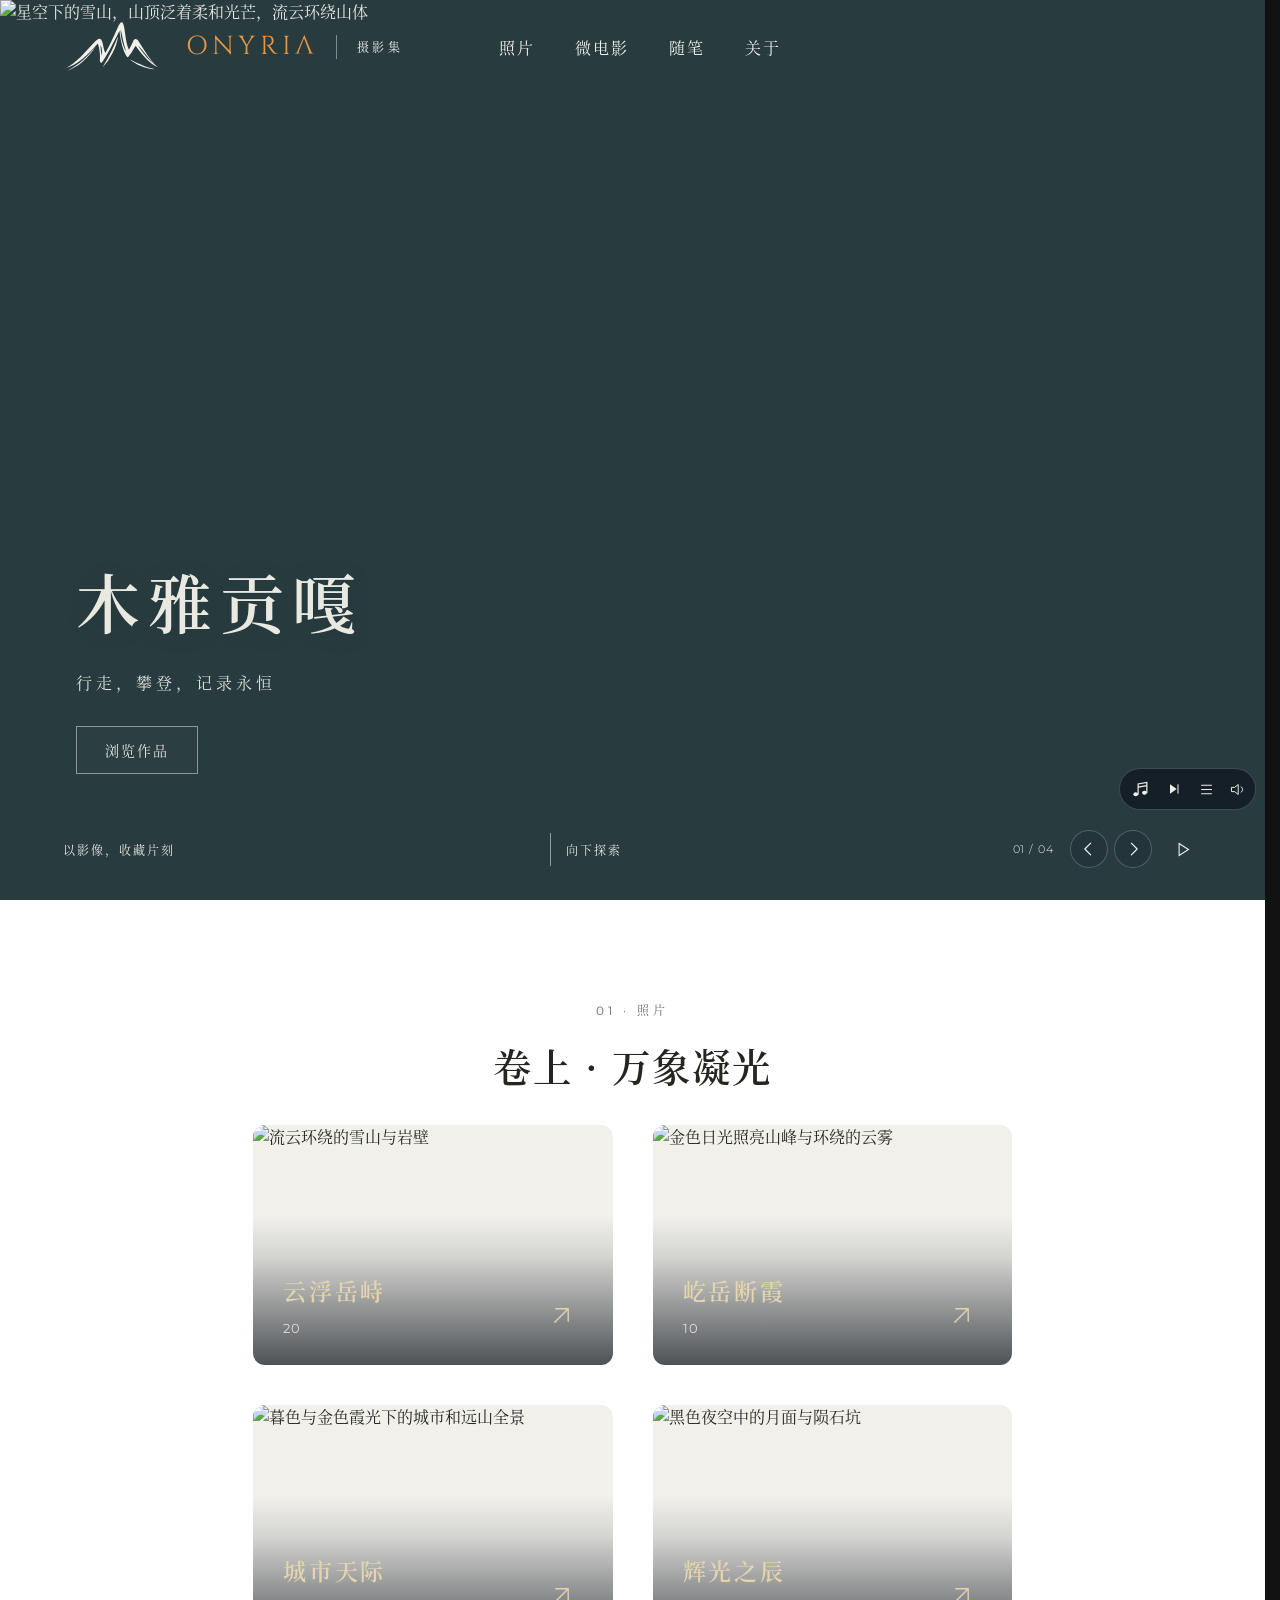
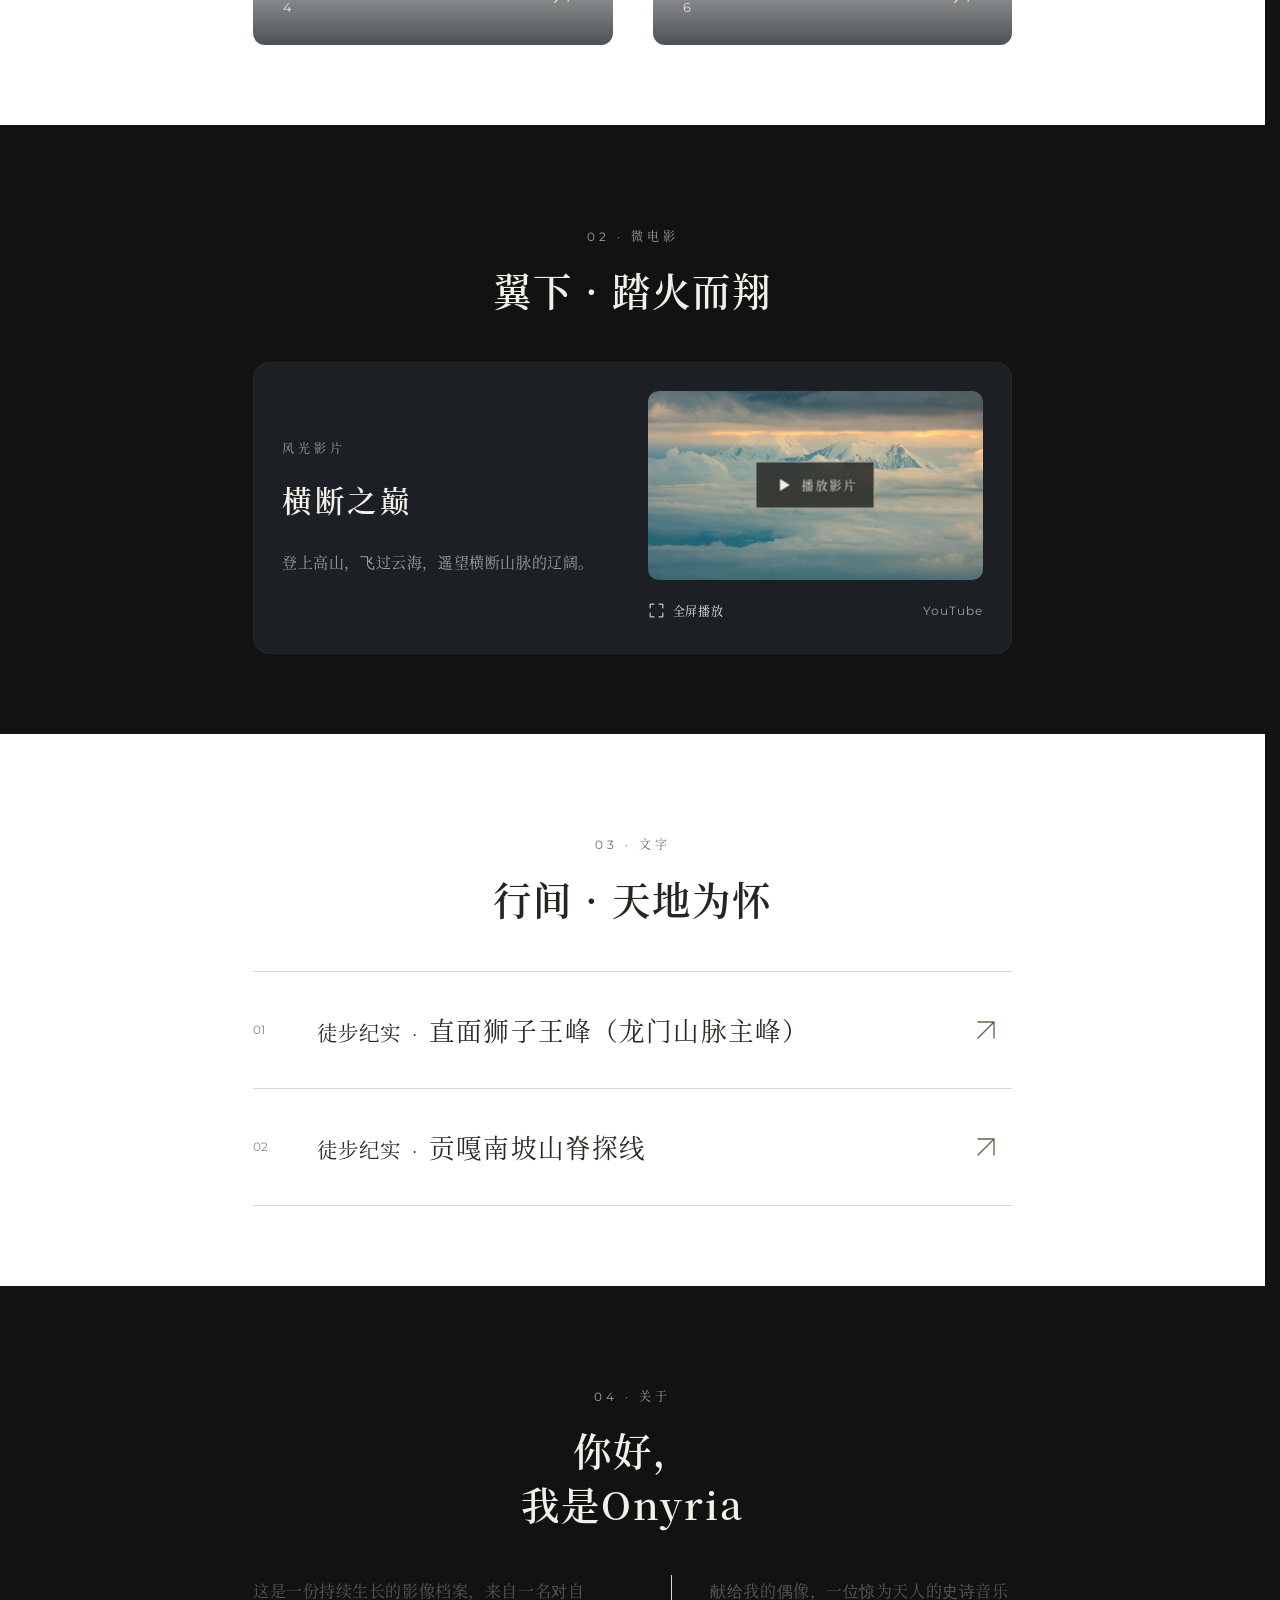
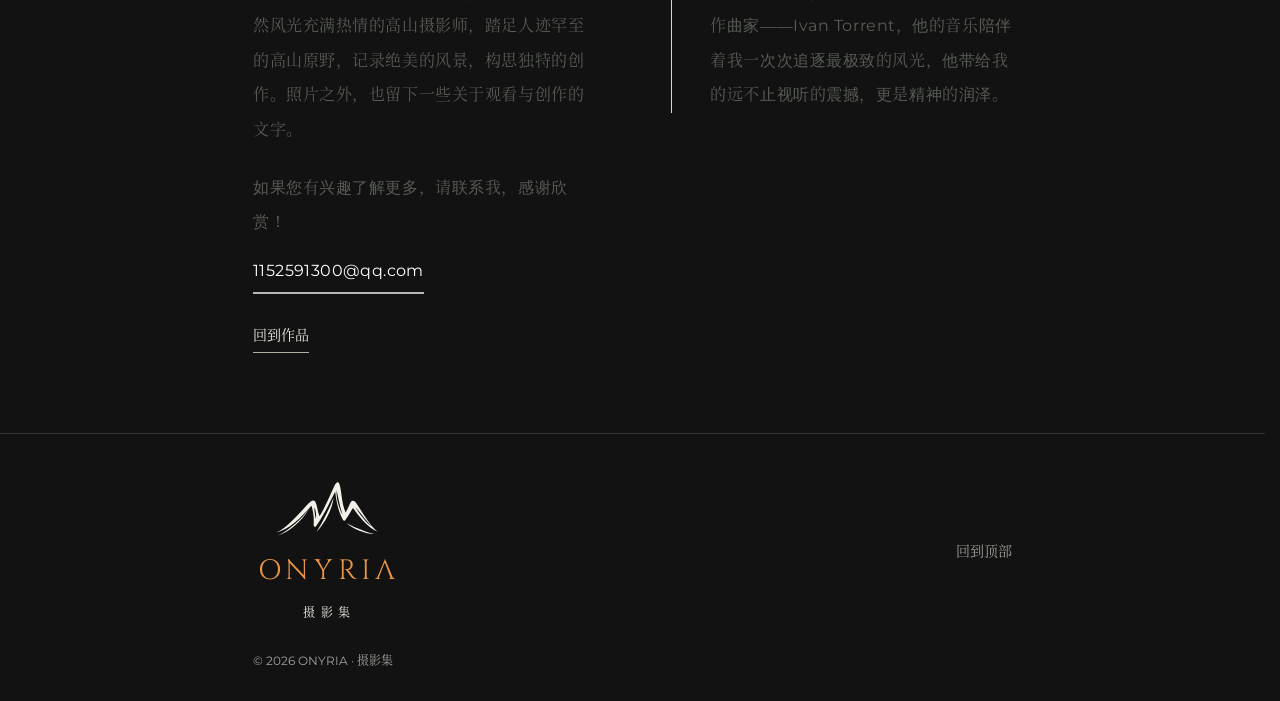
==== index.html @ 9c9755fe "Show film cover when paused and resume the existing YouTube player" ====
<!doctype html>
<html lang="zh-CN">
<head>
  <meta charset="UTF-8">
  <script>document.documentElement.classList.add("onyria-js");</script>
  <meta name="viewport" content="width=device-width, initial-scale=1">
  <meta name="theme-color" content="#111211">
  <meta name="description" content="Onyria 的个人摄影集。观看影像，阅读摄影随笔，记录光影之间的片刻。">
  <title>Onyria · 摄影集</title>
  <link rel="icon" type="image/svg+xml" href="assets/onyria-mountain.svg?v=20261012-gallery-edition">
  <link rel="preload" as="image" href="https://onyria-photography.smokymaple16.chatgpt.site/assets/cover-onyria-dsc00575-s-27k.jpg">
  <link rel="preload" as="font" type="font/woff2" href="assets/fonts/cinzel-regular.woff2" crossorigin>
  <link rel="preload" as="font" type="font/woff2" href="assets/fonts/source-han-serif-sc-regular-v2.woff2" crossorigin>
  <link rel="preload" as="font" type="font/woff2" href="assets/fonts/source-han-serif-sc-semibold-v2.woff2" crossorigin>
  <link rel="stylesheet" href="style.css?v=20261029-film-pause"><link rel="stylesheet" href="atelier.css?v=20261026-wheel-zoom">
</head>
<body>
  <a class="skip" href="#works">跳至作品</a>
  <header class="header" id="header">
    <div class="brand-lockup"><a class="brand-mountain" href="#home" aria-label="山峰标识，返回首页"><onyria-mountain aria-hidden="true"><svg class="onyria-mountain" viewBox="0 0 142 82" xmlns="http://www.w3.org/2000/svg" aria-hidden="true" focusable="false"><path fill="currentColor" fill-rule="evenodd" d="M3 72 C17 66 31 49 46 33 C49 30 52 27 55 30 C58 35 58 43 61 50 C68 39 75 22 81 9 C83 5 85 3 87 5 C91 14 90 31 96 45 C99 40 101 35 103 31 C105 28 108 29 110 32 C119 45 127 61 139 71 C125 65 113 49 106 39 C103 43 100 50 97 53 C95 57 94 57 92 54 C85 41 83 25 82 17 C74 33 64 53 56 64 C54 65 53 63 53 61 C54 53 52 41 50 36 C36 52 20 68 3 72 Z M84 15 C83 25 87 39 92 48 C88 36 86 24 84 15 Z M54 38 C54 44 55 49 56 54 C57 48 56 42 54 38 Z M109 38 C117 50 124 59 131 64 C122 54 115 44 109 38 Z"/><path fill="currentColor" d="M5 76 C23 67 36 54 47 40 C36 58 19 72 5 76 Z M57 71 C67 55 74 40 80 25 C78 41 68 60 57 71 Z M97 59 C107 64 119 70 135 74 C119 73 107 67 97 59 Z"/></svg></onyria-mountain></a><a class="brand" href="#home" aria-label="ONYRIA 摄影集首页"><onyria-logo variant="horizontal" wordmark-only aria-hidden="true"><span class="onyria-wordmark">ONYRI<span class="onyria-letter-a"><span class="onyria-a-source">A</span><svg viewBox="0 0 712 714" aria-hidden="true" focusable="false"><path transform="translate(0 714) scale(1 -1)" d="M359 714 655 6H570L339 619ZM144 73Q137 53 142 39Q147 25 158.5 17.5Q170 10 182 10H191V0H-10V10H-1Q22 10 46.5 24.5Q71 39 87 73ZM359 714 368 644 117 3H57L313 611Q313 611 318.5 623.5Q324 636 331.5 654Q339 672 344.5 689Q350 706 350 714ZM545 73H627Q642 39 667 24.5Q692 10 715 10H723V0H498V10H507Q526 10 541 26.5Q556 43 545 73Z" fill="currentColor"/></svg></span></span><span class="onyria-divider"></span><span class="onyria-subtitle">摄影集</span></onyria-logo></a></div>
    <nav aria-label="主导航"><a href="#works">照片</a><a href="#documentaries">微电影</a><a href="#journal">随笔</a><a href="#about">关于</a></nav>
  </header>
  <main>
    <section class="hero" id="home" aria-labelledby="hero-title">
      <img class="hero-image" src="https://onyria-photography.smokymaple16.chatgpt.site/assets/cover-onyria-dsc00575-s-27k.jpg" alt="星空下的雪山，山顶泛着柔和光芒，流云环绕山体" width="2704" height="1804" fetchpriority="high">
      <div class="hero-entry-shade" aria-hidden="true"></div>
      <div class="hero-copy"><h1 id="hero-title">木雅贡嘎</h1><p class="hero-line">行走，攀登，记录永恒</p><a class="hero-link" href="#works">浏览作品</a></div>
      <div class="hero-bottom"><span>以影像，收藏片刻</span><a href="#works" class="scroll-link"><span class="scroll-stroke" aria-hidden="true"></span>向下探索</a><div class="hero-controls" role="group" aria-label="首页封面切换">
        <span class="hero-number" id="hero-position" aria-label="当前封面序号">01 / 04</span>
        <button type="button" class="hero-control" id="hero-previous" aria-label="上一张首页封面"><svg width="20" height="20" viewBox="0 0 24 24" aria-hidden="true"><path d="m14 5-7 7 7 7" fill="none" stroke="currentColor" stroke-width="1.4" stroke-linecap="round" stroke-linejoin="round"/></svg></button>
        <button type="button" class="hero-control" id="hero-next" aria-label="下一张首页封面"><svg width="20" height="20" viewBox="0 0 24 24" aria-hidden="true"><path d="m10 5 7 7-7 7" fill="none" stroke="currentColor" stroke-width="1.4" stroke-linecap="round" stroke-linejoin="round"/></svg></button>
        <button type="button" class="hero-control hero-play" id="hero-play" aria-label="自动播放首页封面" aria-pressed="false"><svg class="hero-play-icon" width="15" height="15" viewBox="0 0 20 20" aria-hidden="true"><path d="m6 3 11 7-11 7Z" fill="none" stroke="currentColor" stroke-width="1.3"/></svg><svg class="hero-pause-icon" width="15" height="15" viewBox="0 0 20 20" aria-hidden="true"><path d="M7 3v14M13 3v14" stroke="currentColor" stroke-width="1.4"/></svg></button>
      </div></div>
      <p class="hero-status" id="hero-status" role="status" aria-live="polite"></p>
    </section>

    <div class="page-content" id="page-content">
    <section class="works section" id="works" aria-labelledby="works-title">
      <div class="works-toolbar">
      <div class="section-top works-heading"><div><p class="eyebrow muted">01 · 照片</p><h2 id="works-title">卷上 · 万象凝光</h2></div></div>
      </div>
      <div class="section-content" id="works-overview"><div class="category-covers" id="category-covers" aria-label="摄影分类封面"></div></div>

    </section>

    <section class="documentaries section" id="documentaries" aria-labelledby="documentaries-title">
      <div class="section-top"><div><p class="eyebrow muted">02 · 微电影</p><h2 id="documentaries-title">翼下 · 踏火而翔</h2></div></div>
      <div class="section-content" id="documentaries-content">
        <div class="documentary-list">
          <article class="documentary-card" data-youtube-id="_5phWoFoFzM" aria-labelledby="film-hengduan-title">
            <div class="documentary-intro"><p class="eyebrow muted">风光影片</p><h3 id="film-hengduan-title">横断之巅</h3><p class="documentary-description">登上高山，飞过云海，遥望横断山脉的辽阔。</p></div>
            <div class="documentary-view">
            <div class="documentary-media">
              <button type="button" class="documentary-poster" aria-label="在网页内播放《横断之巅》">
                <img src="assets/film-hengduan-cover.webp" alt="云海环绕雪峰，金色霞光穿过山顶的云层" width="2047" height="1152" loading="lazy" decoding="async">
                <span class="documentary-play"><svg width="28" height="28" viewBox="0 0 28 28" aria-hidden="true"><path d="m10 6 13 8-13 8Z" fill="currentColor"/></svg><span>播放影片</span></span>
              </button>
              <div class="documentary-player" hidden></div>
            </div>
            <div class="documentary-caption"><button type="button" class="documentary-fullscreen" aria-label="全屏播放《横断之巅》"><svg width="17" height="17" viewBox="0 0 24 24" fill="none" aria-hidden="true"><path d="M9 3H3v6m12-6h6v6M3 15v6h6m12-6v6h-6" stroke="currentColor" stroke-width="1.4"/></svg><span>全屏播放</span></button><a href="https://www.youtube.com/watch?v=_5phWoFoFzM" target="_blank" rel="noopener noreferrer" aria-label="在 YouTube 打开《横断之巅》">YouTube</a></div>
            <p class="film-status" role="status"></p></div>
          </article>
        </div>
      </div>
    </section>

    <section class="journal section" id="journal" aria-labelledby="journal-title">
      <div class="section-top"><div><p class="eyebrow muted">03 · 文字</p><h2 id="journal-title">行间 · 天地为怀</h2></div></div>
      <div class="section-content" id="journal-content">

          </div>
    </section>

    <section class="about section" id="about" aria-labelledby="about-title">
      <div class="section-top about-intro"><div><p class="eyebrow muted">04 · 关于</p><h2 id="about-title">你好，<br>我是Onyria</h2></div></div>
      <div class="section-content" id="about-content">
      <div class="about-copy"><p>这是一份持续生长的影像档案，来自一名对自然风光充满热情的高山摄影师，踏足人迹罕至的高山原野，记录绝美的风景，构思独特的创作。照片之外，也留下一些关于观看与创作的文字。</p><p class="about-contact">如果您有兴趣了解更多，请联系我，感谢欣赏！<br><a class="about-email" href="mailto:1152591300@qq.com">1152591300@qq.com</a></p><a class="text-link" href="#works">回到作品</a></div>
      <div class="about-dedication"><p>献给我的偶像，一位惊为天人的史诗音乐作曲家——Ivan Torrent，他的音乐陪伴着我一次次追逐最极致的风光，他带给我的远不止视听的震撼，更是精神的润泽。</p></div>
          </div>
    </section>
    </div>
  </main>
  <footer class="footer"><div class="footer-top"><a class="footer-brand" href="#home" aria-label="ONYRIA 摄影集首页"><onyria-logo variant="vertical" aria-hidden="true"><svg class="onyria-mountain" viewBox="0 0 142 82" xmlns="http://www.w3.org/2000/svg" aria-hidden="true" focusable="false"><path fill="currentColor" fill-rule="evenodd" d="M3 72 C17 66 31 49 46 33 C49 30 52 27 55 30 C58 35 58 43 61 50 C68 39 75 22 81 9 C83 5 85 3 87 5 C91 14 90 31 96 45 C99 40 101 35 103 31 C105 28 108 29 110 32 C119 45 127 61 139 71 C125 65 113 49 106 39 C103 43 100 50 97 53 C95 57 94 57 92 54 C85 41 83 25 82 17 C74 33 64 53 56 64 C54 65 53 63 53 61 C54 53 52 41 50 36 C36 52 20 68 3 72 Z M84 15 C83 25 87 39 92 48 C88 36 86 24 84 15 Z M54 38 C54 44 55 49 56 54 C57 48 56 42 54 38 Z M109 38 C117 50 124 59 131 64 C122 54 115 44 109 38 Z"/><path fill="currentColor" d="M5 76 C23 67 36 54 47 40 C36 58 19 72 5 76 Z M57 71 C67 55 74 40 80 25 C78 41 68 60 57 71 Z M97 59 C107 64 119 70 135 74 C119 73 107 67 97 59 Z"/></svg><span class="onyria-wordmark">ONYRI<span class="onyria-letter-a"><span class="onyria-a-source">A</span><svg viewBox="0 0 712 714" aria-hidden="true" focusable="false"><path transform="translate(0 714) scale(1 -1)" d="M359 714 655 6H570L339 619ZM144 73Q137 53 142 39Q147 25 158.5 17.5Q170 10 182 10H191V0H-10V10H-1Q22 10 46.5 24.5Q71 39 87 73ZM359 714 368 644 117 3H57L313 611Q313 611 318.5 623.5Q324 636 331.5 654Q339 672 344.5 689Q350 706 350 714ZM545 73H627Q642 39 667 24.5Q692 10 715 10H723V0H498V10H507Q526 10 541 26.5Q556 43 545 73Z" fill="currentColor"/></svg></span></span><span class="onyria-divider"></span><span class="onyria-subtitle">摄影集</span></onyria-logo></a><a href="#home">回到顶部</a></div><div class="footer-bottom"><span>© <span id="year">2026</span> ONYRIA · 摄影集</span></div></footer>

  <dialog id="lightbox" class="lightbox" aria-label="照片全屏查看">
    <div class="lightbox-bar"><span id="lightbox-position"></span><button type="button" class="icon-button" id="lightbox-close" aria-label="关闭照片"><svg width="22" height="22" viewBox="0 0 24 24" aria-hidden="true"><path d="m6 6 12 12M18 6 6 18" fill="none" stroke="currentColor" stroke-width="1.5"/></svg></button></div>
    <div class="lightbox-stage"><button type="button" class="photo-prev icon-button" id="photo-prev" aria-label="上一张照片"><svg width="24" height="24" viewBox="0 0 24 24" aria-hidden="true"><path d="m15 5-7 7 7 7" fill="none" stroke="currentColor" stroke-width="1.5"/></svg></button><div class="lightbox-image-viewport"><img id="lightbox-image" alt="" draggable="false" role="button" tabindex="0" aria-pressed="false" aria-label="放大照片至1.5倍"></div><button type="button" class="photo-next icon-button" id="photo-next" aria-label="下一张照片"><svg width="24" height="24" viewBox="0 0 24 24" aria-hidden="true"><path d="m9 5 7 7-7 7" fill="none" stroke="currentColor" stroke-width="1.5"/></svg></button></div>
    <div class="lightbox-caption"><div><h3 id="lightbox-title"></h3><p id="lightbox-category"></p></div><span class="keyboard-hint">方向键切换 · Esc 关闭</span></div>
  <div class="lightbox-filmstrip" id="lightbox-filmstrip" aria-label="照片缩略图"><div class="filmstrip-track" id="filmstrip-track" role="group"></div></div>
  </dialog>

  <dialog id="article-dialog" class="article-dialog" aria-modal="false" aria-labelledby="article-title"><div class="article-bar"><span>镜头之外</span><button type="button" class="icon-button" id="article-close" aria-label="关闭随笔"><svg width="22" height="22" viewBox="0 0 24 24" aria-hidden="true"><path d="m6 6 12 12M18 6 6 18" fill="none" stroke="currentColor" stroke-width="1.5"/></svg></button></div><article class="article-content"><p id="article-tag" class="eyebrow muted"></p><h2 id="article-title"></h2><div id="article-body"></div><p class="article-sign">Onyria</p></article></dialog>
  <script src="brand.js?v=20261012-gallery-edition"></script>
  <script src="content.js?v=20261028-gongga-extra"></script>
  <script src="page-lifecycle.js?v=20261012-continuous-audio"></script><script src="app.js?v=20261029-film-pause"></script>
  <script src="hero-slides.js?v=20261019-srgb-cover"></script>
  <script src="hero-carousel.js?v=20261012-continuous-audio"></script>
<audio id="background-music" src="https://onyria-photography.smokymaple16.chatgpt.site/assets/onyria-resilience.mp3" preload="none"></audio>
  <div class="music-control" role="group" aria-label="背景音乐">
    <span class="music-credit" id="music-credit" role="tooltip"><span>背景音乐</span><strong>Resilience</strong><span>Ivan Torrent · 专辑《Onyria》</span></span>
    <button type="button" id="music-toggle" class="music-toggle" aria-label="播放背景音乐" aria-describedby="music-credit" aria-pressed="false"><svg class="music-note" width="19" height="19" viewBox="0 0 24 24" aria-hidden="true"><path d="M9 18V5l11-2v13M9 9l11-2" fill="none" stroke="currentColor" stroke-width="1.5" stroke-linecap="round"/><ellipse cx="6" cy="18" rx="3" ry="2.5" fill="currentColor"/><ellipse cx="17" cy="16" rx="3" ry="2.5" fill="currentColor"/></svg><svg class="music-pause" width="19" height="19" viewBox="0 0 24 24" aria-hidden="true"><path d="M8 5v14M16 5v14" fill="none" stroke="currentColor" stroke-width="1.7" stroke-linecap="round"/></svg></button>
    <button type="button" id="music-next" class="music-next" aria-label="下一首背景音乐" aria-describedby="music-credit"><svg width="16" height="16" viewBox="0 0 24 24" aria-hidden="true"><path d="m6 5 10 7-10 7Z" fill="currentColor"/><path d="M18 5v14" stroke="currentColor" stroke-width="1.5"/></svg></button>
    <button type="button" id="music-menu" class="music-menu" aria-label="打开音乐卡片" aria-controls="music-card" aria-expanded="false"><svg width="17" height="17" viewBox="0 0 24 24" aria-hidden="true"><path d="M5 6h14M5 12h14M5 18h14" fill="none" stroke="currentColor" stroke-width="1.5" stroke-linecap="round"/></svg></button>
    <details class="music-options"><summary aria-label="调整背景音乐音量" aria-describedby="music-credit"><svg width="17" height="17" viewBox="0 0 24 24" aria-hidden="true"><path d="M4 9h4l5-4v14l-5-4H4ZM17 8c3 2 3 6 0 8" fill="none" stroke="currentColor" stroke-width="1.4" stroke-linecap="round" stroke-linejoin="round"/></svg></summary><div class="music-volume-panel"><label for="music-volume">音量 <span id="music-volume-value">25%</span></label><input id="music-volume" type="range" min="0" max="100" step="1" value="25" aria-label="背景音乐音量"></div></details>
    <section id="music-card" class="music-card" role="dialog" aria-label="背景音乐详细信息" aria-modal="false" hidden>
      <div class="music-card-top"><span>背景音乐 · <span id="music-card-number">01 / 02</span></span><button type="button" id="music-card-close" class="music-card-close" aria-label="关闭音乐卡片"><svg width="16" height="16" viewBox="0 0 24 24" aria-hidden="true"><path d="m6 6 12 12M18 6 6 18" fill="none" stroke="currentColor" stroke-width="1.5" stroke-linecap="round"/></svg></button></div>
      <h2 id="music-card-title">Resilience</h2>
      <dl class="music-card-details"><dt>作曲家</dt><dd id="music-card-artist">Ivan Torrent</dd><dt>专辑</dt><dd id="music-card-album">Onyria</dd></dl>
      <label class="music-progress-label" for="music-progress">播放进度</label><input id="music-progress" class="music-progress" type="range" min="0" max="1000" step="1" value="0" aria-label="音乐播放进度" disabled>
      <div class="music-card-times"><span id="music-elapsed">00:00</span><span id="music-duration">--:--</span></div>
      <div class="music-card-actions"><button type="button" id="music-card-play" aria-label="播放背景音乐" aria-pressed="false">播放</button><button type="button" id="music-card-next">下一首</button></div>
      <p id="music-card-status" class="music-card-status" role="status" aria-live="polite"></p>
    </section>
  </div>
  <script src="background-music.js?v=20261023-manual-play"></script>
<script src="site-navigation.js?v=20261013-covers-restored"></script>
</body>
</html>
---- style.css ----
:root{color-scheme:dark;--bg:#111211;--surface:#191a18;--text:#e9e9e2;--muted:#a1a39d;--line:#32342f;--accent:#c8d0b8;font-family:Arial,"PingFang SC","Microsoft YaHei",sans-serif;font-size:16px}*{box-sizing:border-box}html{scroll-behavior:smooth;scroll-padding-top:90px}body{margin:0;background:var(--bg);color:var(--text);-webkit-font-smoothing:antialiased}a{color:inherit;text-decoration:none}button{font:inherit;color:inherit;cursor:pointer}button,a{-webkit-tap-highlight-color:transparent}button:focus-visible,a:focus-visible,summary:focus-visible{outline:2px solid var(--accent);outline-offset:6px}button{border:0}img{display:block;max-width:100%}h1,h2,h3,p{margin:0}button:disabled{opacity:.25;cursor:default}::selection{background:#aab997;color:#111}.skip{position:fixed;z-index:100;top:-100px;left:20px;padding:12px 20px;background:var(--text);color:var(--bg)}.skip:focus{top:15px}.header{position:fixed;inset:0 0 auto;z-index:20;height:94px;display:flex;align-items:center;justify-content:space-between;padding:0 5%;transition:background .25s,height .25s;border-bottom:1px solid #ffffff18}.header.scrolled{height:76px;background:#111211f5;border-color:var(--line)}.brand{display:flex;align-items:center;gap:12px;font-family:Georgia,"Times New Roman",serif;font-size:27px;letter-spacing:-1px}.brand-sub{font-family:Arial,"Microsoft YaHei",sans-serif;font-size:12px;letter-spacing:3px;margin-left:12px;padding-left:18px;border-left:1px solid #ffffff45}.header nav{display:flex;gap:38px;font-size:14px;letter-spacing:2px}.header nav a{padding:10px 0}.header nav a:hover{color:#ccd7be}.hero{position:relative;min-height:780px;height:100svh;isolation:isolate;background:#283c40;overflow:hidden}.hero-image{position:absolute;width:100%;height:100%;object-fit:cover;object-position:center 52%;z-index:-3}.hero-copy{position:absolute;left:9%;bottom:23%;max-width:80%}.eyebrow{font-size:12px;letter-spacing:4px;line-height:1.8}.hero-copy .eyebrow{margin-bottom:32px}.hero h1{font-family:"Songti SC","Noto Serif CJK SC","SimSun",serif;font-weight:400;font-size:clamp(46px,5.1vw,78px);letter-spacing:10px;line-height:1.3;text-shadow:0 2px 30px #0002}.hero h1 span{display:block;font-family:Georgia,"Times New Roman",serif;font-size:clamp(80px,10.5vw,158px);letter-spacing:-5px;line-height:1.02;margin-top:12px}.hero-line{font-size:16px;letter-spacing:4px;margin-top:28px;color:#e1e4db}.hero-link{display:inline-block;padding:13px 28px;border:1px solid #ffffff75;font-size:14px;letter-spacing:2px;margin-top:32px;background:#ffffff04;transition:background .2s}.hero-link:hover{background:#ffffff18}.hero-bottom{position:absolute;left:5%;right:5%;bottom:32px;display:flex;align-items:center;justify-content:space-between;font-size:12px;letter-spacing:2px}.scroll-link{display:flex;align-items:center;gap:15px}.scroll-stroke{width:1px;height:33px;background:#e9e9e290}.hero-number{font-variant-numeric:tabular-nums}.section{padding:110px 7% 0;max-width:1680px;margin:auto}.section-top{display:flex;align-items:flex-end;justify-content:space-between;gap:30px;margin-bottom:44px}.muted{color:var(--muted)}h2{font-family:"Songti SC","SimSun",serif;font-weight:400;font-size:clamp(28px,3vw,43px);line-height:1.45;letter-spacing:2px}.section-top h2{margin-top:16px}.section-aside{font-size:14px;line-height:1.8;color:var(--muted);letter-spacing:1px}.gallery-tools{display:flex;align-items:center;justify-content:space-between;margin-bottom:38px;border-top:1px solid var(--line);padding-top:24px;font-size:12px;color:var(--muted)}.filters{display:flex;gap:30px}.filter{padding:6px 0;background:transparent;color:var(--muted);font-size:14px;line-height:1.6;position:relative}.filter.active{color:var(--text)}.filter.active:after{content:"";position:absolute;bottom:-5px;left:0;right:0;height:1px;background:var(--accent)}.gallery{display:grid;grid-template-columns:1.12fr .88fr;gap:46px 6%;align-items:start}.photo-card{margin:0;min-width:0}.photo-card:nth-child(even){margin-top:100px}.photo-card[hidden]{display:none}.photo-image-button{display:block;width:100%;padding:0;background:var(--surface);overflow:hidden;position:relative}.photo-image-button img{display:block;width:100%;height:auto;aspect-ratio:auto;object-fit:contain;transition:filter .7s}.photo-image-button:hover img{filter:none}.photo-open{position:absolute;right:16px;bottom:16px;padding:8px 12px;background:#1112119c;color:#fff;font-size:12px;letter-spacing:1px;opacity:0;transform:translateY(6px);transition:.25s}.photo-image-button:hover .photo-open,.photo-image-button:focus-visible .photo-open{opacity:1;transform:none}.photo-caption{display:flex;justify-content:space-between;gap:20px;margin-top:16px;align-items:baseline}.photo-caption h3{font-weight:400;font-size:16px;letter-spacing:1px}.photo-caption p{margin-top:7px;font-size:12px;color:var(--muted);line-height:1.7}.photo-index{font-family:Georgia,serif;font-size:14px;color:var(--muted)}.gallery-note{text-align:center;color:var(--muted);font-size:12px;letter-spacing:2px;margin-top:55px}.journal{padding-top:140px}.journal-list{border-top:1px solid var(--line)}.journal-entry{display:grid;grid-template-columns:55px 1fr auto 70px;align-items:center;text-align:left;width:100%;background:transparent;border-bottom:1px solid var(--line);padding:35px 0;gap:20px;transition:background .2s}.journal-entry:hover{background:#ffffff03}.journal-index{font-family:Georgia,serif;font-size:14px;color:var(--muted)}.journal-title{font-family:"Songti SC","SimSun",serif;font-size:26px;font-weight:400;letter-spacing:1px}.journal-excerpt{display:block;font-family:Arial,"Microsoft YaHei",sans-serif;font-size:14px;color:var(--muted);letter-spacing:0;margin-top:12px;line-height:1.8}.journal-meta{font-size:12px;color:var(--muted);white-space:nowrap}.read-label{font-size:14px;text-align:right}.about{display:grid;grid-template-columns:1fr 1fr;gap:10%;padding-top:140px;padding-bottom:120px}.about h2{font-size:clamp(38px,4.2vw,62px);margin-top:22px;line-height:1.4}.about-copy{padding-top:38px;max-width:510px}.about-lead{font-family:"Songti SC","SimSun",serif;font-size:27px;line-height:1.7;letter-spacing:2px;margin-bottom:25px}.about-copy>p:not(.about-lead){font-size:16px;line-height:2.15;color:var(--muted)}.text-link{display:inline-block;border-bottom:1px solid #aab39e;padding-bottom:8px;margin-top:30px;font-size:14px}.footer{padding:40px 7% 30px;border-top:1px solid var(--line)}.footer-top,.footer-bottom{display:flex;justify-content:space-between;gap:20px}.footer-top{align-items:center;margin-bottom:28px}.footer-brand{font-family:Georgia,serif;font-size:36px;letter-spacing:-1px}.footer-top>a:not(.footer-brand){font-size:14px;color:var(--muted)}.footer-bottom{font-size:12px;color:var(--muted);line-height:1.8}.credits{max-width:560px;text-align:right}.credits summary{cursor:pointer}.credits p{margin-top:18px}.credits ul{padding:0;list-style:none}.credits a{text-decoration:underline;text-underline-offset:3px}.credits li{margin:10px 0}.lightbox,.article-dialog{padding:0;border:0;color:var(--text);background:var(--bg);max-height:none}.lightbox::backdrop,.article-dialog::backdrop{background:#000c}.lightbox{width:100%;max-width:none;height:100dvh;margin:0}.lightbox-bar{position:absolute;inset:0 0 auto;height:78px;display:flex;align-items:center;justify-content:space-between;padding:0 4%;z-index:2;background:linear-gradient(#111211,transparent);font-size:12px;color:var(--muted)}.icon-button{display:inline-flex;align-items:center;justify-content:center;width:48px;height:48px;background:transparent;color:var(--text);border-radius:50%}.icon-button:hover{background:#ffffff12}.lightbox-stage{height:100%;display:flex;align-items:center;justify-content:center;padding:80px 85px 100px}.lightbox-stage img{width:100%;height:100%;object-fit:contain}.photo-prev,.photo-next{position:absolute;top:calc(50% - 24px)}.photo-prev{left:20px}.photo-next{right:20px}.lightbox-caption{position:absolute;inset:auto 4% 25px;display:flex;align-items:center;justify-content:space-between;gap:20px}.lightbox-caption h3{font-size:16px;font-weight:400;letter-spacing:2px}.lightbox-caption p{font-size:12px;color:var(--muted);margin-top:9px}.keyboard-hint{font-size:12px;color:var(--muted)}.article-dialog{width:min(900px,calc(100% - 48px));max-height:90dvh;margin:auto;border:1px solid var(--line);overflow-y:auto}.article-bar{display:flex;align-items:center;justify-content:space-between;padding:15px 30px;border-bottom:1px solid var(--line);font-size:14px;color:var(--muted);position:sticky;top:0;background:var(--bg)}.article-content{padding:55px 10% 65px}.article-content h2{font-size:36px;margin:20px 0 35px}.article-content #article-body p{font-size:16px;line-height:2.1;color:#c4c5bd;margin:20px 0}.article-sign{font-family:Georgia,serif;font-size:26px;margin-top:40px}.empty-message{font-size:16px;color:var(--muted);padding:50px 0}.image-error{min-height:200px;background:var(--surface)}body.modal-open{overflow:hidden}@media(min-width:1600px){.hero-copy{left:calc((100vw - 1420px)/2)}}@media(max-width:900px){.hero{min-height:650px}.section{padding-left:6%;padding-right:6%}.section-top{align-items:start;flex-direction:column;gap:16px}.section-aside{font-size:14px}.gallery{gap:35px 5%}.photo-card:nth-child(even){margin-top:60px}.journal-entry{grid-template-columns:35px 1fr 45px;gap:12px}.journal-meta{grid-column:2;grid-row:2}.read-label{grid-column:3;grid-row:1}.journal-title{font-size:23px}.journal-excerpt{font-size:14px}.about{gap:8%}.about-lead{font-size:23px}.footer-bottom{flex-direction:column}.credits{text-align:left}}@media(max-width:600px){.header{height:76px;padding:0 6%}.brand{font-size:25px;gap:9px}.brand-sub{display:none}.header nav{gap:20px;font-size:14px;letter-spacing:0}.hero{min-height:640px;height:100svh}.hero-copy{left:8%;bottom:24%;max-width:86%}.hero-copy .eyebrow{margin-bottom:25px}.hero h1{font-size:44px;letter-spacing:6px}.hero h1 span{font-size:88px;letter-spacing:-4px;margin-top:15px}.hero-line{font-size:14px;letter-spacing:3px;margin-top:25px}.hero-link{padding:12px 23px;margin-top:26px}.hero-bottom{left:6%;right:6%;bottom:25px;font-size:12px}.hero-bottom>span:first-child{display:none}.hero-image{object-position:57% center}.section{padding-top:78px}.section-top{margin-bottom:28px}h2{font-size:29px;letter-spacing:1px}.eyebrow{letter-spacing:3px}.filters{gap:24px}.gallery-tools{margin-bottom:27px}.gallery{grid-template-columns:1fr;gap:34px}.photo-card:nth-child(even){margin-top:0}.photo-caption{margin-top:12px}.photo-open{display:none}.gallery-note{margin-top:35px}.journal-entry{padding:26px 0;grid-template-columns:25px 1fr 30px;gap:10px}.journal-title{font-size:21px;line-height:1.5}.journal-excerpt{font-size:14px;margin-top:8px}.read-label{font-size:12px}.about{grid-template-columns:1fr;gap:30px;padding-bottom:75px}.about h2{font-size:42px}.about-copy{padding-top:0}.about-lead{font-size:25px}.footer{padding:32px 6% 25px}.lightbox-stage{padding:75px 12px 120px}.photo-prev,.photo-next{top:auto;bottom:28px;background:#2224;width:40px;height:40px}.photo-prev{left:auto;right:65px}.photo-next{right:12px}.lightbox-caption{right:120px;bottom:30px}.keyboard-hint{display:none}.article-dialog{width:100%;max-height:100dvh;height:100dvh;border:0}.article-content{padding:40px 7%}.article-content h2{font-size:30px}.article-bar{padding:12px 7%}}@media(prefers-reduced-motion:reduce){html{scroll-behavior:auto}*,*:before,*:after{transition:none!important}}

/* 封面保留雪山主峰，在流云区域放置标题。 */
.hero-image{object-position:50% 38%}.hero-copy{left:6%;bottom:14%}.hero h1{font-size:clamp(38px,4vw,60px);letter-spacing:6px}.hero h1 span{font-size:clamp(72px,8vw,116px);letter-spacing:-4px}@media(max-width:600px){.hero-image{object-position:46% center}.hero-copy{left:8%;bottom:15%}.hero h1{font-size:38px;letter-spacing:5px}.hero h1 span{font-size:76px;letter-spacing:-3px}.hero-copy .eyebrow{margin-bottom:20px}.hero-line{margin-top:20px}}

/* 统一两列大图，保持原始比例；宽幅全景适度放大。 */
.gallery{display:grid;grid-template-columns:repeat(2,minmax(0,1fr));gap:64px 40px;align-items:start}
.gallery .photo-card:nth-child(n){grid-column:auto;width:100%;max-width:none;margin:0;transform:none}
.gallery .photo-card.photo-panorama{grid-column:1 / -1;max-width:1100px;justify-self:center}
.gallery .photo-image-button img{display:block;width:100%;height:auto;aspect-ratio:auto;object-fit:contain}
.gallery .photo-image-button:hover img{transform:none}
@media(max-width:900px){.gallery{grid-template-columns:minmax(0,1fr);gap:40px}.gallery .photo-card.photo-panorama{grid-column:auto;max-width:none}}
@media(max-width:600px){.gallery{gap:30px}.gallery-tools{align-items:flex-start;gap:15px}.filters{gap:20px;flex-wrap:wrap}#photo-count{white-space:nowrap;padding-top:6px}}

/* 栏目标题在当前栏目滚动范围内置顶，整栏可点击折叠。 */
.section-toggle{position:sticky;top:76px;z-index:10;background:var(--bg);padding:22px 56px 22px 0;margin-bottom:32px;border-bottom:1px solid var(--line);align-items:center}
.section-toggle-control{position:absolute;inset:0;display:flex;align-items:center;justify-content:flex-end;width:100%;padding:0 8px;background:transparent;border-radius:0}
.section-toggle-control:hover{background:#ffffff04}
.section-toggle-control:focus-visible{outline-offset:2px}
.section-chevron{transition:transform .2s;color:var(--accent);transform:rotate(180deg);flex-shrink:0}
.section-toggle-control[aria-expanded="false"] .section-chevron{transform:rotate(0)}
.section-content[hidden]{display:none!important}
.section-toggle.is-collapsed{margin-bottom:0}
.gallery .photo-card.photo-featured{grid-column:1 / -1;max-width:none;justify-self:stretch}
.about{display:block}
.about .section-content{display:grid;grid-template-columns:1fr 1fr;gap:10%}
.about .about-copy{grid-column:2;padding-top:0}
.about .section-toggle h2{margin-top:16px;font-size:clamp(28px,3vw,43px)}
@media(max-width:900px){.section-toggle{flex-direction:row;align-items:center;gap:18px}.section-toggle .section-aside{max-width:220px}}
@media(max-width:600px){.section-toggle{top:76px;align-items:flex-start;flex-direction:column;padding:16px 44px 16px 0;gap:12px}.section-toggle h2{margin-top:8px}.section-toggle .section-aside{max-width:none;font-size:12px}.section-chevron{width:24px;height:24px}.about .section-content{grid-template-columns:1fr}.about .about-copy{grid-column:1}.about .section-toggle h2{font-size:29px}.gallery .photo-card.photo-featured{grid-column:1 / -1}}

/* 宽高比严格大于 16:9 或指定首图独占一行；同方向照片成对排列。 */
.gallery{grid-template-columns:repeat(2,minmax(0,1fr));grid-auto-flow:row;gap:64px 40px}
.gallery .photo-card.photo-panorama{max-width:none;justify-self:stretch}
@media(max-width:900px){.gallery{grid-template-columns:repeat(2,minmax(0,1fr));gap:40px 24px}}
@media(max-width:600px){.gallery{grid-template-columns:repeat(2,minmax(0,1fr));gap:30px 16px}}

/* 分类导航与标题共用置顶栏，折叠时仍可切换分类。 */
.works-toolbar{display:block;padding:0}
.works-heading{position:relative;display:flex;align-items:center;justify-content:space-between;margin:0;padding:22px 56px 22px 0;gap:30px}
.works-toolbar .gallery-tools{position:relative;display:flex;margin:0;padding:16px 0 20px;border-top:1px solid var(--line);gap:20px}
.works-toolbar .filters{flex-wrap:wrap;gap:10px 30px}
.works-toolbar #photo-count{white-space:nowrap}
@media(max-width:900px){.works-heading{gap:18px;flex-direction:row}.works-toolbar .filters{gap:10px 22px}}
@media(max-width:600px){.works-heading{align-items:flex-start;flex-direction:column;padding:16px 44px 16px 0;gap:12px}.works-toolbar .gallery-tools{gap:12px;align-items:flex-start;padding:12px 0 16px}.works-toolbar .filters{gap:8px 18px}.works-toolbar .filter{font-size:13px}}

/* 纪录片沿用栏目折叠与置顶交互；视频尚未发布时保留静态留白。 */
.documentary-empty{min-height:260px;border:1px solid var(--line);display:flex;flex-direction:column;align-items:center;justify-content:center;gap:24px;background:linear-gradient(135deg,#191a18,#111211);color:var(--muted);font-size:14px;letter-spacing:3px}
.documentary-frame{width:48px;height:32px;border:1px solid #a1a39d70;position:relative}
.documentary-frame:before,.documentary-frame:after{content:"";position:absolute;left:5px;right:5px;height:1px;background:#a1a39d50}
.documentary-frame:before{top:5px}.documentary-frame:after{bottom:5px}
@media(max-width:600px){.header nav{gap:14px;font-size:12px}.documentary-empty{min-height:190px}}

/* 分类封面单独裁切为 3:2，作品照片保持原始比例。 */
.category-covers{display:grid;grid-template-columns:repeat(2,minmax(0,1fr));gap:40px;align-items:start}
.category-cover{padding:0;background:transparent;text-align:left;display:block;width:100%}
.category-cover-image{overflow:hidden;background:var(--surface);aspect-ratio:3 / 2}
.category-cover img{width:100%;height:100%;object-fit:cover;object-position:center;display:block;transition:transform .7s cubic-bezier(.22,1,.36,1)}
.category-cover:hover img{filter:none}
.category-cover-caption{display:flex;align-items:center;justify-content:space-between;gap:16px;padding:20px 0;border-bottom:0}
.category-cover-name{font-family:"Songti SC","SimSun",serif;font-size:25px;font-weight:400;letter-spacing:2px}
.category-cover-count{font-size:12px;color:var(--muted);white-space:nowrap}
.section-toggle.is-collapsed{margin-bottom:32px}
.section-content.is-animating{overflow:hidden;will-change:height,opacity}
@media(max-width:600px){.category-covers{grid-template-columns:repeat(2,minmax(0,1fr));gap:28px 16px}.category-cover-name{font-size:18px;letter-spacing:1px}.category-cover-caption{padding:14px 0;flex-wrap:wrap;gap:8px}.category-cover-count{font-size:11px}}
@media(prefers-reduced-motion:reduce){.category-cover img{transition:none}}

.journal-entry{grid-template-columns:55px 1fr 70px}
@media(max-width:600px){.journal-entry{grid-template-columns:25px 1fr 30px}}

/* 品牌主题在下方统一设置栏目宽度和底色。 */
.section{width:80%;max-width:none;margin:0 auto;padding-left:0;padding-right:0}
.section-toggle:not(.works-toolbar){padding-left:0;padding-right:56px}
.works-heading{padding-left:0;padding-right:56px}
.works-toolbar .gallery-tools{padding-left:0;padding-right:0}
.category-cover-caption{padding-left:0;padding-right:0}
.about .about-copy{max-width:none;padding-left:0;padding-right:0}
.footer{width:80%;margin:0 auto;padding-left:0;padding-right:0}

/* 照片栏目展开先显示分类封面，进入分类后显示筛选工具。 */
.works-toolbar:not(.has-gallery) .gallery-tools{display:none}
.hero h1{font-family:"Noto Serif SC","Source Han Serif SC","Songti SC","STSong","SimSun",serif;font-weight:400;font-size:clamp(46px,5vw,72px);line-height:1.35;letter-spacing:8px;text-shadow:0 2px 24px #0002}
@media(max-width:600px){.hero h1{font-size:clamp(36px,9vw,48px);letter-spacing:4px}}

/* 每部电影独占一行，封面与播放器共用 16:9 画幅。 */
.documentary-list{display:flex;flex-direction:column;gap:56px}
.documentary-card{width:100%;min-width:0}
.documentary-media{position:relative;aspect-ratio:16 / 9;background:#000;overflow:hidden}
.documentary-poster{position:absolute;inset:0;z-index:1;display:block;width:100%;height:100%;padding:0;background:#000}
.documentary-poster img{width:100%;height:100%;object-fit:contain}
.documentary-poster[hidden],.documentary-player[hidden]{display:none!important}
.documentary-play{position:absolute;left:50%;top:50%;transform:translate(-50%,-50%);display:flex;align-items:center;gap:12px;padding:18px 24px;background:#111211b8;border:1px solid #ffffff80;backdrop-filter:blur(6px);font-size:14px;letter-spacing:2px;transition:background .25s}
.documentary-poster:hover .documentary-play{background:#111211e6}
.documentary-poster:focus-visible{outline-offset:-6px}
.documentary-player,.documentary-player iframe{position:absolute;inset:0;width:100%;height:100%;border:0}
.documentary-caption{display:flex;align-items:center;justify-content:space-between;gap:20px;padding:22px 0}
.documentary-caption h3{font-family:"Songti SC","SimSun",serif;font-size:28px;font-weight:400;letter-spacing:3px}
.documentary-caption a{color:var(--muted);font-size:12px;letter-spacing:1px}
.documentary-caption a:hover{color:var(--text)}
@media(max-width:600px){.documentary-list{gap:32px}.documentary-play{padding:12px 16px;gap:8px;font-size:12px;white-space:nowrap}.documentary-play svg{width:20px;height:20px}.documentary-caption{padding:16px 0}.documentary-caption h3{font-size:23px}}

/* 首页整屏翻页；封面仅轻微缩放，保持照片原有亮度。 */
.hero{height:100svh;min-height:0}

#home:focus,#works:focus{outline:none}
.category-cover img,.documentary-poster img{filter:none;transition:transform .7s cubic-bezier(.22,1,.36,1);transform:scale(1)}
.category-cover:focus-visible img,.documentary-poster:focus-visible img{transform:scale(1.025)}
@media(hover:hover) and (pointer:fine){.category-cover:hover img,.documentary-poster:hover img{filter:none;transform:scale(1.025)}}
@media(prefers-reduced-motion:reduce){.category-cover img,.documentary-poster img{transition:none}.category-cover:hover img,.category-cover:focus-visible img,.documentary-poster:hover img,.documentary-poster:focus-visible img{transform:none}}


/* ONYRIA brand system: locally hosted OFL fonts, SVG, and two reusable variants. */
@font-face{font-family:"Cinzel";src:url("assets/fonts/cinzel-regular.woff2") format("woff2");font-style:normal;font-weight:400;font-display:swap}
@font-face{font-family:"Montserrat";src:url("assets/fonts/montserrat-light.woff2") format("woff2");font-style:normal;font-weight:300;font-display:swap}
@font-face{font-family:"Montserrat";src:url("assets/fonts/montserrat-regular.woff2") format("woff2");font-style:normal;font-weight:400;font-display:swap}
@font-face{font-family:"Source Han Serif SC";src:url("assets/fonts/source-han-serif-sc-light-v2.woff2") format("woff2");font-style:normal;font-weight:300;font-display:swap}
@font-face{font-family:"Source Han Serif SC";src:url("assets/fonts/source-han-serif-sc-regular-v2.woff2") format("woff2");font-style:normal;font-weight:400;font-display:swap}
:root{--brand-white:#F2F0E9;--header-slate:#35374b;--font-cn:"Source Han Serif SC","Songti SC","STSong","SimSun",serif;--font-meta:"Montserrat","Arial",sans-serif;font-family:"Montserrat",var(--font-cn);font-weight:400}
html{scrollbar-gutter:stable}
.hero h1,h2,.category-cover-name,.journal-title,.about-lead,.documentary-caption h3{font-family:var(--font-cn);font-weight:300}
.hero-line,.hero-link,.hero-bottom,.header nav,.gallery-tools,.gallery-note,.about-copy,.journal-excerpt{font-family:"Montserrat",var(--font-cn)}
.hero-number,.photo-index,.journal-index,.journal-meta,.category-cover-count,.documentary-caption>a,.eyebrow,.footer-bottom,#lightbox-position{font-family:"Montserrat",var(--font-cn);font-weight:400;font-variant-numeric:tabular-nums}
.hero-number{font-weight:300;letter-spacing:.16em}
.brand,.footer-brand{font-family:inherit;letter-spacing:normal;color:var(--brand-white);flex-shrink:0}
.header{color:var(--brand-white)}
.header.scrolled{background:var(--header-slate);border-color:#f2f0e91c}
.header nav a:hover{color:var(--brand-white)}
onyria-logo{display:inline-flex;align-items:center;color:var(--brand-white);white-space:nowrap;line-height:1;font-synthesis:none}
.onyria-mountain{display:block;width:38px;height:32px;margin-right:16px;flex:none}
.onyria-wordmark{display:block;font-family:"Cinzel","Palatino Linotype","Book Antiqua",Georgia,serif;font-size:26px;font-weight:400;letter-spacing:.18em;line-height:1.15}
.onyria-divider{display:block;height:24px;width:1px;background:currentColor;opacity:.45;margin:0 20px 0 17px;flex:none}
.onyria-subtitle{display:block;font-family:var(--font-cn);font-size:12px;font-weight:400;letter-spacing:.3em;line-height:1.6}
onyria-logo[variant="vertical"]{display:flex;flex-direction:column;align-items:center;gap:15px;text-align:center}
onyria-logo[variant="vertical"] .onyria-mountain{width:58px;height:42px;margin:0}
onyria-logo[variant="vertical"] .onyria-wordmark{font-size:28px;padding-left:.18em}
onyria-logo[variant="vertical"] .onyria-divider{display:none}
onyria-logo[variant="vertical"] .onyria-subtitle{font-size:12px;letter-spacing:.48em;padding-left:.48em}
.footer-brand{display:inline-block}
.article-sign{font-family:"Cinzel",Georgia,serif;font-weight:400;letter-spacing:.12em;text-transform:uppercase}

/* Full-width alternating exhibition surfaces; desktop content occupies 60%. */
.page-content{position:relative;z-index:1;background:#fff;min-height:100svh}
.section{width:100%;max-width:none;margin:0;padding:100px 20% 80px;background:var(--bg);color:var(--text);color-scheme:dark}
.works,.journal{--bg:#fff;--surface:#f1f0eb;--text:#242620;--muted:#696b64;--line:#d9d9d2;--accent:#505c4d;color-scheme:light}
.documentaries,.about{--bg:#111211;--surface:#191a18;--text:#F2F0E9;--muted:#a1a39d;--line:#32342f;--accent:#c8d0b8}
.section-toggle{background:var(--bg);color:var(--text)}
.works .section-toggle-control:hover,.journal .section-toggle-control:hover{background:#24262003}
.works .photo-open{color:#fff}
.footer{width:100%;margin:0;padding:45px 20% 30px;background:#111211;color:var(--brand-white)}
.hero{z-index:0}
.page-turn-dimmer{position:absolute;inset:0;background:#0e1824;opacity:0;pointer-events:none;z-index:-1}
body.is-page-turning{overflow:hidden}
body.is-page-turning .page-content{will-change:transform,filter;pointer-events:none}

@media(max-width:1000px){
  .section{padding-left:12%;padding-right:12%}
  .footer{padding-left:12%;padding-right:12%}
  .onyria-wordmark{font-size:23px;letter-spacing:.15em}
  .onyria-mountain{width:32px;height:28px;margin-right:12px}
  .onyria-divider{margin:0 15px 0 12px}
}
@media(max-width:600px){
  .header{padding-left:4%;padding-right:4%;gap:12px}
  .header nav{gap:clamp(8px,2.5vw,14px);font-size:11px;letter-spacing:0;flex-shrink:0}
  .onyria-wordmark{font-size:17px;letter-spacing:.12em}
  .onyria-mountain{width:26px;height:24px;margin-right:7px}
  .onyria-divider{height:17px;margin:0 10px 0 8px}
  .onyria-subtitle{font-size:10px;letter-spacing:.18em}
  .section{padding:65px 6% 55px}
  .footer{padding:35px 6% 25px}
  .category-cover-name{font-size:18px}
  onyria-logo[variant="vertical"] .onyria-wordmark{font-size:24px}
}
@media(max-width:380px){
  .header{gap:8px}
  .onyria-wordmark{font-size:15px;letter-spacing:.10em}
  .onyria-mountain{width:22px;height:22px;margin-right:6px}
  .onyria-divider{margin:0 8px 0 6px}
  .onyria-subtitle{font-size:9px}
  .header nav{gap:8px;font-size:10px}
}


/* Category covers: rounded photographs, inset pale-gold titles and entry arrows. */
@font-face{font-family:"Source Han Serif SC";src:url("assets/fonts/source-han-serif-sc-semibold-v2.woff2") format("woff2");font-style:normal;font-weight:600;font-display:swap}
.header,.header.scrolled{border-bottom:0}
.category-cover{border-radius:12px}
.category-cover-image{position:relative;border-radius:12px;isolation:isolate}
.category-cover-image:after{content:"";position:absolute;inset:0;z-index:1;pointer-events:none;background:linear-gradient(180deg,transparent 38%,#09101920 55%,#080e17b3 100%)}
.category-cover-caption{position:absolute;left:0;right:0;bottom:0;z-index:2;display:flex;align-items:flex-end;justify-content:space-between;gap:16px;padding:28px 30px;color:#e5d5ae;pointer-events:none}
.category-cover-copy{min-width:0;display:flex;flex-direction:column;gap:10px}
.category-cover-name{font-family:var(--font-cn);font-weight:600;font-size:clamp(21px,1.8vw,30px);letter-spacing:.12em;line-height:1.55;color:#e5d5ae;overflow-wrap:anywhere}
.category-cover-count{font-family:"Montserrat",var(--font-cn);font-size:11px;letter-spacing:.12em;color:#f2f0e9d9}
.category-cover-hint{display:flex;align-items:center;justify-content:center;flex-shrink:0;width:42px;height:42px;border:0;border-radius:0;color:#e5d5ae;transition:transform .3s}
.category-cover:focus-visible .category-cover-hint{transform:translate(2px,-2px)}
@media(hover:hover) and (pointer:fine){.category-cover:hover .category-cover-hint{transform:translate(2px,-2px)}}
/* The film cover shares the same moderate rounding; its existing title is retained. */
.documentary-media{border-radius:12px;overflow:hidden}
.hero-image{transition:opacity .65s ease-in-out;opacity:1;will-change:opacity;transform:translateZ(0);backface-visibility:hidden}
.hero-image.hero-image-inactive{opacity:0}
.hero-controls{display:flex;align-items:center;gap:6px;color:var(--brand-white)}
.hero-controls .hero-number{min-width:58px;margin-right:10px;font-size:11px;letter-spacing:.08em;text-align:right}
.hero-control{display:inline-flex;align-items:center;justify-content:center;width:38px;height:38px;background:#11192830;border:1px solid #f2f0e93b;border-radius:50%;color:var(--brand-white);padding:0;transition:background .2s,border-color .2s}
.hero-control:hover:not(:disabled){background:#11192870;border-color:#f2f0e980}
.hero-control:disabled{opacity:.4;cursor:default}
.hero-play{width:auto;padding:0 13px;gap:7px;border-radius:22px;margin-left:6px;font-size:11px;letter-spacing:1px}
.hero-pause-icon,.hero-play.is-playing .hero-play-icon{display:none}
.hero-play.is-playing .hero-pause-icon{display:block}
.hero-status{position:absolute;right:5%;bottom:80px;font-size:12px;color:var(--brand-white);max-width:70%;line-height:1.6}
@media(max-width:600px){
  .category-cover,.category-cover-image,.documentary-media{border-radius:9px}
  .category-cover-caption{padding:15px 13px;gap:8px;flex-wrap:nowrap}
  .category-cover-copy{gap:5px;width:100%}
  .category-cover-name{font-size:clamp(15px,3.8vw,20px);letter-spacing:.06em;line-height:1.5}
  .category-cover-count{font-size:9px;letter-spacing:.04em;padding-right:35px}
  .category-cover-hint{position:absolute;right:13px;bottom:15px;width:27px;height:27px}
  .category-cover-hint svg{width:15px;height:15px}
  .hero-bottom{gap:12px}
  .scroll-link{gap:9px;font-size:11px;letter-spacing:1px}
  .hero-controls{gap:4px}
  .hero-controls .hero-number{min-width:44px;margin-right:3px;font-size:10px;letter-spacing:0}
  .hero-control{width:32px;height:32px}
  .hero-play{width:auto;padding:0 9px;margin-left:3px;font-size:10px;letter-spacing:0;gap:5px}
  .hero-status{right:6%;bottom:70px}
}
@media(max-width:380px){.hero-controls .hero-number{display:none}.hero-bottom{gap:8px}}
@media(prefers-reduced-motion:reduce){.hero-image{transition:none}.category-cover-hint{transition:none;transform:none!important}}


/* Stronger mountain mark; preserve the existing peak silhouette. */
.onyria-mountain{width:48px;height:38px;margin-right:18px}
.hero-play{width:38px;height:38px;padding:0;gap:0;border-radius:50%;background:transparent;border-color:transparent}
.hero-play-icon,.hero-pause-icon{width:17px;height:17px}
.hero-play:hover:not(:disabled),.hero-play:focus-visible{background:#11192870;border-color:#f2f0e980}
@media(max-width:1000px){.onyria-mountain{width:40px;height:32px;margin-right:12px}}
@media(max-width:600px){.onyria-mountain{width:31px;height:27px;margin-right:7px}.hero-play{width:32px;height:32px;padding:0}}
@media(max-width:380px){.onyria-mountain{width:27px;height:25px;margin-right:6px}}

/* Always-open exhibition sections and independent collection pages. */
.works-toolbar{position:static;padding:0;margin-bottom:32px;border:0}
.overview-tools{justify-content:flex-end;padding-top:18px;margin-bottom:0}
.collection-section{min-height:100svh;padding-top:150px}
.collection-page .header{background:var(--header-slate)}
.collection-back{display:inline-block;font-family:var(--font-cn);font-size:13px;letter-spacing:.12em;margin-bottom:38px;color:var(--muted)}
.collection-back:hover{color:var(--text)}
.collection-page .gallery-tools{gap:20px}
.collection-page .filter{white-space:nowrap}
.onyria-letter-a{position:relative;display:inline-block;width:.712em;height:.714em;margin-right:.18em;color:transparent;letter-spacing:0;vertical-align:baseline}
.onyria-letter-a svg{position:absolute;inset:0;width:100%;height:100%;overflow:visible;color:var(--brand-white)}
.onyria-mountain{width:64px;height:48px;margin-right:18px}
@media(max-width:1000px){.onyria-mountain{width:52px;height:40px;margin-right:12px}}
@media(max-width:600px){.onyria-mountain{width:40px;height:33px;margin-right:8px}.collection-section{padding-top:115px}.collection-page .gallery-tools{flex-direction:column}.collection-back{margin-bottom:28px}.collection-page .filters{gap:12px 18px}}
@media(max-width:380px){.onyria-mountain{width:34px;height:29px;margin-right:6px}}

.works-toolbar:not(.has-gallery) .overview-tools{display:flex}
.about-intro h2{font-size:clamp(28px,3vw,43px);margin-top:16px}
@media(max-width:600px){.about-intro h2{font-size:29px}}

.onyria-a-source{position:absolute;width:1px;height:1px;overflow:hidden;clip-path:inset(50%)}
.onyria-letter-a svg{position:static;display:block}

/* A quiet, independent soundtrack control, above the cover navigation. */
.music-control{position:fixed;z-index:25;right:24px;bottom:90px;display:flex;align-items:center;gap:2px;padding:3px;border:1px solid #f2f0e933;border-radius:24px;background:#111a25d9;color:#F2F0E9}
.music-toggle,.music-options summary{display:flex;align-items:center;justify-content:center;width:34px;height:34px;padding:0;border:0;border-radius:50%;background:transparent;color:inherit;cursor:pointer}
.music-toggle:hover,.music-options summary:hover{background:#f2f0e912}
.music-options summary{list-style:none;width:29px}
.music-options summary::-webkit-details-marker{display:none}
.music-pause,.music-toggle.is-playing .music-note{display:none}
.music-toggle.is-playing .music-pause{display:block}
.music-volume-panel{position:absolute;right:0;bottom:calc(100% + 10px);width:174px;padding:16px;border:1px solid #f2f0e933;border-radius:10px;background:#111a25f5;color:#F2F0E9}
.music-volume-panel label{display:flex;justify-content:space-between;font-family:var(--font-cn);font-size:12px;margin-bottom:12px}
.music-volume-panel input{display:block;width:100%;height:20px;margin:0;accent-color:#c9c5b7;cursor:pointer}
.music-control:has(.music-options[open]){border-color:#f2f0e970}
@media(max-width:600px){.music-control{right:16px;bottom:84px}.music-toggle{width:32px;height:32px}.music-options summary{width:27px}}
@media(prefers-reduced-motion:reduce){.music-control{transition:none}}

/* Review refinements: snow-ridge silhouette and restrained orange wordmark. */
:root{--brand-orange:#E89545}
.onyria-wordmark,.onyria-letter-a svg{color:var(--brand-orange)}
.onyria-mountain{width:80px;height:44px;margin-right:17px}
onyria-logo[variant="vertical"] .onyria-mountain{width:92px;height:40px}
.hero h1,.section h2{font-weight:600}
.section>.section-top,.works-heading{justify-content:center;align-items:center;text-align:center;width:100%;padding:0}
.section>.section-top>div,.works-heading>div{width:100%}
.section .section-top .eyebrow{text-align:center}
.about .section-content{display:block}
.about .about-copy{max-width:600px;margin:0 auto;text-align:center;grid-column:auto}
.collection-back{font-size:16px;line-height:1.8;padding:6px 0;margin-bottom:32px;color:var(--text)}
.header nav{position:absolute;left:50%;transform:translateX(-50%);justify-content:center;gap:40px;font-size:16px;white-space:nowrap}
.documentary-card{display:grid;grid-template-columns:repeat(2,minmax(0,1fr));align-items:center;gap:40px}
.documentary-intro{padding-right:16px}
.documentary-intro h3{font-family:var(--font-cn);font-size:clamp(25px,2.3vw,36px);font-weight:600;letter-spacing:.12em;line-height:1.5;margin:18px 0 24px}
.documentary-description{font-family:var(--font-cn);font-size:15px;line-height:2.2;color:var(--muted);letter-spacing:.04em}
.documentary-view{min-width:0}
.documentary-caption{padding:16px 0 0;gap:16px}
.documentary-fullscreen{display:inline-flex;align-items:center;gap:8px;padding:6px 0;background:transparent;color:var(--text);font-family:var(--font-cn);font-size:12px;letter-spacing:.06em}
.documentary-fullscreen:hover{color:var(--brand-orange)}
.documentary-play{padding:12px 16px;font-size:12px;gap:8px;white-space:nowrap}
.documentary-play svg{width:21px;height:21px}
.documentary-media:fullscreen{width:100vw;height:100dvh;aspect-ratio:auto;border-radius:0;background:#000}
.documentary-media:fullscreen iframe{width:100%;height:100%}
.film-status{font-family:var(--font-cn);font-size:12px;color:var(--muted);line-height:1.8;margin-top:8px}
.film-status:empty{display:none}
@media(max-width:1100px){
 .header{flex-direction:column;justify-content:center;gap:9px;height:94px;padding-top:5px;padding-bottom:5px}
 .header.scrolled{height:76px}
 .header nav{position:static;transform:none;gap:30px;font-size:14px;line-height:1.3}
 .header nav a{padding:2px 0}
 .onyria-mountain{width:62px;height:31px;margin-right:12px}
 .documentary-card{gap:28px}
 .documentary-intro{padding:0}
 .documentary-description{font-size:14px}
}
@media(max-width:600px){
 .header nav{font-size:13px;gap:28px}
 .onyria-mountain{width:48px;height:27px;margin-right:10px}
 .collection-back{font-size:15px}
 .documentary-card{grid-template-columns:1fr;gap:22px}
 .documentary-intro h3{font-size:27px;margin:12px 0 16px}
 .documentary-description{line-height:2}
 .section>.section-top,.works-heading{align-items:center;gap:12px;padding:0;text-align:center}
 .about .about-copy{text-align:center}
}
@media(max-width:380px){.onyria-mountain{width:42px;height:25px;margin-right:8px}.header nav{font-size:12px;gap:25px}}

@media(max-width:1100px){.section{padding-top:115px}html{scroll-padding-top:112px}}

/* Independent alpine emblem and typographic wordmark; no shared frame. */
.brand-lockup{display:flex;align-items:center;gap:26px;flex:none;background:none;border:0;box-shadow:none}
.brand-mountain{display:flex;align-items:center;justify-content:center;flex:none;color:var(--brand-white);background:none;border:0;padding:0}
onyria-mountain{display:block;line-height:0}
.brand-mountain .onyria-mountain{width:96px;height:56px;margin:0;overflow:visible}
onyria-logo[variant="vertical"] .onyria-mountain{width:106px;height:61px;margin:0}
@media(max-width:1100px){.brand-lockup{gap:18px}.brand-mountain .onyria-mountain{width:70px;height:40px}}
@media(max-width:600px){.brand-lockup{gap:14px}.brand-mountain .onyria-mountain{width:57px;height:33px}}
@media(max-width:380px){.brand-lockup{gap:11px}.brand-mountain .onyria-mountain{width:50px;height:29px}}

/* Quiet numeric counts at the lower left of each category cover. */
.category-cover-count{font-size:13px;font-weight:400;letter-spacing:.1em;font-variant-numeric:tabular-nums;line-height:1.4}

/* Compact collection rows: equal image heights, intact native compositions. */
.collection-page .collection-section{padding-left:max(6%,calc((100vw - 1360px)/2));padding-right:max(6%,calc((100vw - 1360px)/2));padding-bottom:75px}
.collection-page .section-top{margin-bottom:32px}
.collection-page .gallery-tools{border-top:0;border-bottom:1px solid var(--line);padding:0 0 20px;margin-bottom:32px}
.collection-page .gallery{display:flex;flex-direction:column;gap:22px}
.collection-page .gallery-spread{display:flex;align-items:flex-start;gap:16px;width:100%;min-width:0}
.collection-page .gallery-spread .photo-card,.collection-page .gallery-spread .photo-card:nth-child(n){flex:var(--photo-ratio) 1 0%;min-width:0;width:auto;max-width:none;margin:0;transform:none;align-self:auto}
.collection-page .photo-image-button{background:transparent;border-radius:2px;overflow:hidden}
.collection-page .photo-image-button img{width:100%;height:auto;aspect-ratio:auto;object-fit:contain;object-position:center;transform:none;filter:none}
.collection-page .photo-image-button:hover img{transform:none;filter:none}
.collection-page .photo-open{right:12px;bottom:12px;border:1px solid #ffffff40;background:#11121180;backdrop-filter:none}
.photo-folio{display:block;margin-top:8px;font-family:var(--font-meta);font-size:9px;letter-spacing:.2em;color:var(--muted);line-height:1.3;opacity:.65}
.collection-page .gallery-note{margin-top:38px}
@media(max-width:900px){
 .collection-page .collection-section{padding-left:6%;padding-right:6%}
 .collection-page .gallery-spread{gap:12px}
 .collection-page .gallery{gap:18px}
}
@media(max-width:600px){
 .collection-page .collection-section{padding-left:5%;padding-right:5%;padding-bottom:55px}
 .collection-page .section-top{margin-bottom:24px}
 .collection-page .gallery{gap:14px}
 .collection-page .gallery-spread{gap:9px}
 .collection-page .filters{justify-content:center;flex-wrap:wrap}
 .collection-page .gallery-tools{gap:16px;padding-bottom:17px;margin-bottom:24px}
 .photo-folio{margin-top:6px;font-size:8px}
 .collection-page .gallery-note{margin-top:30px}
}

/* Fade in on first entry, then leave photographs at their own brightness. */
.hero-entry-shade{position:absolute;inset:0;background:#03080d;z-index:-1;pointer-events:none;opacity:0;transition:opacity 1.2s cubic-bezier(.22,.61,.36,1)}
.onyria-js .hero:not(.is-revealed) .hero-entry-shade{opacity:.78}
@media(prefers-reduced-motion:reduce){.hero-entry-shade{transition:none;opacity:0!important}}


.site-navigation-status{position:fixed;left:50%;top:108px;transform:translateX(-50%);z-index:50;color:var(--brand-white);background:#111211e6;padding:10px 18px;font-family:var(--font-cn);font-size:13px;max-width:90%;text-align:center;border-radius:4px}
.site-navigation-status:empty{display:none}
body.is-navigating{cursor:progress}


/* Video chapter: individually framed, quiet charcoal cards. */
.documentary-list{gap:26px}
.documentary-card{background:#1c1f23;border:1px solid #ffffff0b;border-radius:16px;padding:28px;gap:30px}
.documentary-intro{padding:0}.documentary-media{border-radius:10px}
@media(max-width:600px){.documentary-card{padding:20px;gap:22px;border-radius:13px}}

/* Each generated scene stays anchored to the viewport while the gallery scrolls. */
.collection-page main{position:relative;isolation:isolate}
.collection-backdrop{position:fixed;inset:0;z-index:-1;overflow:hidden;pointer-events:none;background:#0d1828}
.scene-photo{position:absolute;inset:0;width:100%;height:100%;object-fit:cover;object-position:center;max-width:none}
.scene-shade{position:absolute;inset:0;background:linear-gradient(180deg,#06101c4d 0%,#06101c12 40%,#06101c33 100%)}
.scene-particles{position:absolute;inset:0;width:100%;height:100%}
.scene-fog{position:absolute;left:-25%;top:22%;width:150%;height:65%;background:radial-gradient(ellipse at 16% 60%,#dbeaff15,transparent 46%),radial-gradient(ellipse at 80% 20%,#c6dce914,transparent 40%);animation:scene-clouds 55s ease-in-out infinite alternate;will-change:transform;mix-blend-mode:screen}
.scene-light{position:absolute;inset:0;background:radial-gradient(ellipse at 65% 12%,#b6dfff24,transparent 60%);animation:scene-glow 18s ease-in-out infinite alternate;mix-blend-mode:screen}
.scene-sunset .scene-fog{background:radial-gradient(ellipse at 22% 65%,#ffe8d127,transparent 46%),radial-gradient(ellipse at 82% 30%,#facdba1d,transparent 40%);animation-duration:64s}
.scene-sunset .scene-light{background:radial-gradient(ellipse at 12% 22%,#ffb4732b,transparent 52%);animation-duration:22s}
.scene-city .scene-fog{opacity:.45;animation-duration:44s}
.scene-city .scene-light{background:radial-gradient(ellipse at 15% 30%,#dd42ed24,transparent 38%),radial-gradient(ellipse at 76% 48%,#35d8ee25,transparent 42%);animation-duration:7s}
.scene-stars .scene-fog{opacity:.22;animation-duration:70s}
.scene-stars .scene-light{background:radial-gradient(ellipse at 89% 82%,#ffae451c,transparent 19%),radial-gradient(ellipse at 52% 22%,#adcaff16,transparent 45%);animation-duration:12s}
.collection-backdrop.is-paused *{animation-play-state:paused!important}
@keyframes scene-clouds{from{transform:translate3d(-3%,0,0)}to{transform:translate3d(4%,-2%,0)}}
@keyframes scene-glow{from{opacity:.32}to{opacity:.85}}
.collection-page .collection-section{--text:#F2F0E9;--muted:#d2d7df;--line:#e4eaf233;--accent:#F2F0E9;background:transparent;color:var(--text);color-scheme:dark}
.collection-page .header{background:#0c1528d9}
.collection-page .collection-back,.collection-page #photo-count{color:#f2f0e9da}
.collection-page .gallery-tools{background:#08142299;border:1px solid #ffffff1c;padding:15px 18px;border-radius:8px}
.collection-page .filter{color:#d9dfe7}.collection-page .filter.active{color:#fff}
.collection-page .gallery .photo-image-button img{opacity:.90;transition:opacity .25s ease}
.collection-page .gallery .photo-image-button:hover img,.collection-page .gallery .photo-image-button:focus-visible img{opacity:1}
.collection-page .photo-folio{color:#e5e9ef;opacity:.8}
.collection-page .gallery-note{color:#ecf0f5bd}
.collection-page .footer{background:#0c1422df}
.scene-toggle{position:fixed;left:22px;bottom:24px;z-index:8;width:40px;height:38px;display:flex;align-items:center;justify-content:center;border:1px solid #f2f0e933;border-radius:6px;background:#0d1826c9;color:#F2F0E9}
.scene-toggle:hover{background:#203148}.scene-play-icon{display:none}.scene-toggle.is-paused .scene-play-icon{display:block}.scene-toggle.is-paused .scene-pause-icon{display:none}
body.modal-open .scene-toggle{visibility:hidden}
@media(max-width:600px){.scene-photo{object-position:right center}.scene-toggle{left:14px;bottom:19px;width:34px;height:34px}.collection-page .gallery-tools{padding:13px 12px}}
@media(prefers-reduced-motion:reduce){.collection-backdrop *{animation:none!important}.collection-page .gallery .photo-image-button img{transition:none}}

/* Full-resolution viewer with a Lightroom-style filmstrip. */
.lightbox{background:#090c11;color:#F2F0E9;overflow:hidden}
.lightbox-stage{height:100%;padding:72px 74px 178px}
.lightbox-stage #lightbox-image{width:100%;height:100%;object-fit:contain;opacity:1;filter:none;max-width:none}
.lightbox-caption{bottom:129px;left:4%;right:4%;font-size:12px;pointer-events:none}
.lightbox-filmstrip{position:absolute;bottom:0;left:0;right:0;height:112px;background:#13171e;border-top:1px solid #ffffff14;padding:13px 4% 12px}
.filmstrip-track{display:flex;gap:9px;height:100%;overflow-x:auto;overflow-y:hidden;align-items:center;overscroll-behavior:contain;scrollbar-width:thin;scrollbar-color:#636873 #161b24}
.filmstrip-thumb{position:relative;display:flex;align-items:center;justify-content:center;flex:0 0 104px;height:72px;background:#0a0e14;border:1px solid #ffffff24;padding:4px;border-radius:3px;opacity:.58;transition:opacity .18s,border-color .18s}
.filmstrip-thumb img{width:100%;height:100%;object-fit:contain;opacity:1;filter:none}
.filmstrip-thumb:hover,.filmstrip-thumb:focus-visible{opacity:1;border-color:#f2f0e97a}
.filmstrip-thumb.is-selected{border:2px solid #F2F0E9;opacity:1;padding:3px}
.filmstrip-number{position:absolute;left:6px;bottom:4px;font-family:var(--font-meta);font-size:9px;line-height:1.2;background:#090d14bd;padding:2px 4px;border-radius:2px;color:#F2F0E9}
.photo-prev,.photo-next{top:calc(50% - 82px);bottom:auto}
@media(max-width:600px){.lightbox-stage{padding:68px 10px 154px}.lightbox-caption{bottom:113px;left:14px;right:14px}.lightbox-filmstrip{height:98px;padding:10px 12px}.filmstrip-thumb{flex-basis:84px;height:64px}.photo-prev,.photo-next{top:calc(50% - 65px);bottom:auto;width:38px;height:38px;background:#080e18a3}.photo-prev{left:12px;right:auto}.photo-next{right:12px}.lightbox-caption h3{font-size:14px}}

.collection-page .section-top{background:#08142285;border:1px solid #ffffff12;border-radius:10px;padding:22px 18px}

.scene-stars .scene-photo{object-position:right center}

.scene-details{position:absolute;inset:0;width:100%;height:100%;pointer-events:none}
.collection-backdrop .scene-fog{background:url('https://onyria-photography.smokymaple16.chatgpt.site/assets/scenes/cloud-wisp.webp') center/contain no-repeat;width:145%;height:54%;left:-22%;top:34%;opacity:.13;filter:grayscale(1);animation-duration:52s}
.scene-sunset .scene-fog{opacity:.17;filter:grayscale(1) sepia(.2);animation-duration:60s}
.scene-city .scene-fog{opacity:.05;top:19%;animation-duration:62s}
.scene-stars .scene-fog{opacity:.035;top:50%;animation-duration:80s}

/* Projected exhibition entry; the page itself never moves the fixed scenery. */
.projection-transition{position:fixed;inset:0;z-index:80;pointer-events:none;overflow:hidden}
.projection-art{position:fixed;transform-origin:0 0;background:#0b141f;border:1px solid #d8eaf06b;box-shadow:0 0 28px #b6d9e318;overflow:hidden}
.projection-art img{width:100%;height:100%;object-fit:contain;opacity:.95}
.projection-art:after{content:'';position:absolute;inset:-30% 0;background:linear-gradient(transparent 46%,#e1f5ff37 49%,#e1f5ff12 51%,transparent 54%);animation:projection-sweep .65s ease-out both;pointer-events:none}
@keyframes projection-sweep{from{transform:translateY(-55%)}to{transform:translateY(55%)}}
.holographic-gallery{animation:hologram-arrive .65s ease-out both}
@keyframes hologram-arrive{from{opacity:.28}to{opacity:1}}
.hologram-grid,.hologram-scan,.hologram-border,.hologram-emitter{position:absolute;pointer-events:none}
.hologram-grid{inset:0;background:repeating-linear-gradient(0deg,#dbefff0b 0 1px,transparent 1px 5px);opacity:.6}
.hologram-scan{inset:-30% 0;background:linear-gradient(transparent 48%,#c3e8fa18 50%,transparent 52%);animation:hologram-scan 15s linear infinite}
@keyframes hologram-scan{from{transform:translateY(-45%)}to{transform:translateY(45%)}}
.hologram-border{inset:108px 18px 18px;border:1px solid #d1e6ef25;box-shadow:inset 0 0 35px #b6d9e310}
.hologram-border:before,.hologram-border:after{content:'';position:absolute;width:44px;height:26px;border:1px solid #d8edf370}
.hologram-border:before{left:-1px;top:-1px;border-right:0;border-bottom:0}.hologram-border:after{right:-1px;bottom:-1px;border-left:0;border-top:0}
.hologram-emitter{bottom:-2px;left:calc(50% - 120px);width:240px;height:5px;border-radius:50%;background:#e1eef350;box-shadow:0 -8px 38px #d7edf030}
.scene-hologram-label{position:absolute;bottom:72px;left:23px;font-family:var(--font-cn);font-size:10px;letter-spacing:.2em;color:#edf4f9a6}
.collection-page .gallery{gap:13px}.collection-page .gallery-spread{gap:11px}
.collection-page .gallery .photo-image-button img{opacity:.72;filter:brightness(.82);transition:opacity .22s,filter .22s}
.collection-page .gallery .photo-image-button:hover img,.collection-page .gallery .photo-image-button:focus-visible img{opacity:1;filter:brightness(1)}
.collection-page .photo-folio{margin-top:5px;font-size:8px}
@media(max-width:600px){.collection-page .gallery{gap:11px}.collection-page .gallery-spread{gap:8px}.hologram-border{inset:108px 10px 12px}.scene-hologram-label{left:14px;bottom:62px;font-size:9px}}
@media(prefers-reduced-motion:reduce){#works .category-covers{transform:none;transition:none}.album-book{transition:none!important}.holographic-gallery,.hologram-scan,.projection-art:after{animation:none!important}}
---- atelier.css ----
/* Supply the missing character from the same Source Han Serif regular face. */
@font-face{font-family:"Source Han Serif SC";src:url("assets/fonts/source-han-serif-sc-wei-regular.woff2") format("woff2");font-style:normal;font-weight:400;font-display:swap;unicode-range:U+5FAE}
.header nav a{font-family:"Montserrat",var(--font-cn);font-weight:400;font-style:normal}
@font-face{font-family:"Onyria Film Label";src:url("assets/fonts/source-han-serif-sc-film-regular.woff2") format("woff2");font-style:normal;font-weight:400;font-display:swap}
.header nav a[href$="#documentaries"],#documentaries .eyebrow{font-family:"Onyria Film Label","Montserrat",var(--font-cn);font-weight:400;font-style:normal}
.about .about-intro{display:flex;justify-content:center;align-items:center;width:100%;text-align:center}
.about .about-intro>div{width:100%}
.about #about-title{text-align:center}
.about #about-content{display:grid;grid-template-columns:repeat(2,minmax(0,1fr));gap:clamp(36px,6vw,96px);align-items:start}
.about #about-content .about-copy{grid-column:auto;max-width:none;margin:0;padding:0;text-align:left}
.about #about-content .about-copy>p,.about #about-content .about-dedication>p{font-size:16px;line-height:2.15;color:#575b54;letter-spacing:.035em}
.about #about-content .about-dedication{margin:0;padding:0 0 0 clamp(24px,3vw,48px);border-left:1px solid #d9d9d2;text-align:left;min-width:0}
.about #about-content .about-contact{margin-top:24px}
.about .about-email{display:inline-block;margin-top:10px;padding:4px 0;border-bottom:2px solid #ffffffb3;color:#fff;opacity:1;font-family:var(--font-meta),var(--font-cn);font-size:clamp(16px,1.1vw,18px);font-weight:400;letter-spacing:.025em;overflow-wrap:anywhere}
.about .about-email:hover,.about .about-email:focus-visible{color:#fff;opacity:1;border-color:#fff}
@media(max-width:700px){.about #about-content{grid-template-columns:1fr;gap:32px}.about #about-content .about-dedication{border-left:0;border-top:1px solid #d9d9d2;padding:28px 0 0}}

/* A source label appears beside the music controls without covering the volume panel. */
.music-credit{position:absolute;right:calc(100% + 14px);bottom:0;width:min(248px,calc(100vw - 132px));padding:12px 15px;border:1px solid #f2f0e925;background:#111820ef;border-radius:7px;color:#f2f0e9;font-family:var(--font-meta),var(--font-cn);font-size:11px;line-height:1.8;visibility:hidden;opacity:0;transform:translateX(4px);transition:opacity .2s,transform .2s,visibility .2s;pointer-events:none;box-shadow:0 4px 18px #0002}
.music-credit span,.music-credit strong{display:block}.music-credit>span:first-child{font-family:var(--font-cn);font-size:10px;color:#c4c7cc;letter-spacing:.1em}.music-credit strong{font-weight:400;font-size:15px;letter-spacing:.05em;margin:1px 0 3px}.music-credit>span:last-child{font-family:var(--font-cn);font-size:11px;color:#d9dce1}
.music-control:hover .music-credit,.music-control:focus-within .music-credit{visibility:visible;opacity:1;transform:none}


/* Albums show only the photographs, at normal opacity and brightness. */
.collection-page .collection-section{--bg:#fff;--surface:#f1f0eb;--text:#242620;--muted:#696b64;--line:#d9d9d2;--accent:#505c4d;background:var(--bg);color:var(--text);color-scheme:light}
.collection-page .header{background:var(--header-slate)}
.collection-page .footer{background:#111211}
.collection-page #gallery{border:0;outline:0;background:none;opacity:1;filter:none;transition:none}
.collection-page .gallery .photo-image-button img{opacity:1;filter:none}
.collection-page .gallery .photo-image-button:hover img,.collection-page .gallery .photo-image-button:focus-visible img{opacity:1;filter:none}
.collection-page .section-top{background:none;border:0;padding:18px 0;text-shadow:none}
.collection-page .gallery-tools{background:none;border:0;border-bottom:1px solid var(--line);border-radius:0;padding:12px 0}
.collection-page .section-top h2,.collection-page .collection-back{text-shadow:none}
.collection-page .collection-back,.collection-page .filter,.collection-page #photo-count{color:#41473d}
.collection-page .filter.active{color:#20261d;font-weight:600}
.collection-page .filter.active:after{background:#414d3a}
.collection-page .collection-back:hover,.collection-page .filter:hover,.collection-page .filter:focus-visible{color:#111711}
.music-next{display:flex;align-items:center;justify-content:center;width:30px;height:34px;border:0;border-radius:50%;padding:0;background:transparent;color:inherit;cursor:pointer}
.music-next:hover,.music-next:focus-visible{background:#f2f0e912}
@media(max-width:600px){.music-next{width:28px;height:32px}}
@media(prefers-reduced-motion:reduce){.music-credit{transition:none}}

/* The music card lives with the persistent audio controls across album routes. */
.music-menu{display:flex;align-items:center;justify-content:center;width:30px;height:34px;padding:0;border:0;border-radius:50%;background:transparent;color:inherit;cursor:pointer}
.music-menu:hover,.music-menu[aria-expanded="true"]{background:#f2f0e918}
.music-control.has-music-card .music-credit{visibility:hidden;opacity:0}
.music-card{position:absolute;right:0;bottom:calc(100% + 14px);width:min(360px,calc(100vw - 48px));max-height:calc(100dvh - 170px);overflow:auto;padding:24px;border:1px solid #f2f0e933;border-radius:14px;background:#17202df7;color:#f2f0e9;box-shadow:0 16px 48px #0005;font-family:var(--font-cn);text-align:left}
.music-card[hidden]{display:none}
.music-card-top{display:flex;align-items:center;justify-content:space-between;gap:16px;margin-bottom:22px;font-size:11px;letter-spacing:.12em;color:#c7ccd5}
.music-card-close{display:flex;align-items:center;justify-content:center;width:28px;height:28px;margin:-5px -5px -5px 0;padding:0;border-radius:50%;background:transparent;color:#f2f0e9}
.music-card-close:hover{background:#ffffff12}
.music-card h2{margin:0 0 18px;font-family:var(--font-meta),var(--font-cn);font-size:23px;font-weight:400;line-height:1.5;letter-spacing:.025em;overflow-wrap:anywhere}
.music-card-details{display:grid;grid-template-columns:auto minmax(0,1fr);gap:8px 16px;margin:0 0 24px;font-size:13px;line-height:1.8}
.music-card-details dt{color:#aeb8c7}.music-card-details dd{margin:0;color:#f2f0e9;overflow-wrap:anywhere}
.music-progress-label{display:block;margin-bottom:10px;font-size:12px;letter-spacing:.08em;color:#d7dce4}
.music-progress{display:block;width:100%;height:22px;margin:0;cursor:pointer;accent-color:#e89545;--music-progress:0%}
.music-progress:disabled{cursor:wait;opacity:.5}
.music-progress:focus-visible{outline:2px solid #e89545;outline-offset:5px;border-radius:4px}
.music-card-times{display:flex;justify-content:space-between;margin-top:8px;font-family:var(--font-meta),var(--font-cn);font-size:12px;font-variant-numeric:tabular-nums;color:#cad2df}
.music-card-actions{display:flex;gap:12px;margin-top:24px}
.music-card-actions button{flex:1;padding:10px 14px;border:1px solid #f2f0e936;border-radius:6px;background:transparent;color:#f2f0e9;font-size:13px;letter-spacing:.08em}
.music-card-actions button:first-child{background:#f2f0e9;color:#17202d;border-color:#f2f0e9}
.music-card-actions button:hover{filter:brightness(1.12)}
.music-card-status{margin-top:14px;font-size:12px;line-height:1.8;color:#ecd7bc}.music-card-status:empty{display:none}
@media(max-width:600px){.music-menu{width:28px;height:32px}.music-card{width:min(360px,calc(100vw - 32px));padding:22px;max-height:calc(100dvh - 160px)}}

/* Text-first hiking journal, with one complete font subset for this story. */
@font-face{font-family:"Onyria Journal";src:url("assets/fonts/source-han-serif-sc-journal-regular-v2.woff2") format("woff2");font-style:normal;font-weight:400;font-display:swap}
#journal .journal-list{border-top:1px solid #d9d9d2}
#journal .journal-entry{display:grid;grid-template-columns:36px minmax(0,1fr) 52px;gap:28px;align-items:center;padding:32px 0;text-align:left;background:transparent}
#journal .journal-copy{display:block;min-width:0}
#journal .journal-title{display:block;font-family:"Onyria Journal",var(--font-cn);font-size:clamp(23px,2vw,30px);font-weight:400;line-height:1.65;letter-spacing:.045em;color:#242c22}
#journal .journal-index{align-self:center;margin-top:0;color:#858b7c;font-size:12px}
.journal-title .journal-prefix,#article-title .journal-prefix{font-family:inherit;font-size:.8em;font-weight:400;white-space:nowrap}
.journal-separator{margin:0 .65em;font-family:inherit;font-size:.8em}
#journal .journal-arrow{display:block;justify-self:end;width:52px;height:52px;color:#586b4b}
#journal .journal-arrow svg{display:block;width:100%;height:100%}
#journal .journal-arrow-line{transition:transform .25s}
#journal .journal-entry:is(:hover,:focus-visible) .journal-arrow-line{transform:translate(1.5px,-1.5px)}
#journal .journal-entry:hover .journal-title{color:#4f6047}
#journal .journal-entry:focus-visible{outline:2px solid #6e7b61;outline-offset:8px}
.article-dialog{--bg:#f8f6f1;--text:#30352e;--muted:#72766b;--line:#dfdfd5;width:min(1020px,calc(100% - 64px));max-height:92dvh;background:var(--bg);color:var(--text);border:1px solid var(--line);border-radius:8px;color-scheme:light;font-family:"Onyria Journal",var(--font-cn);overscroll-behavior:contain}
.article-dialog::backdrop{background:#080d0cbd}
.article-dialog .article-bar{z-index:2;padding:12px 24px;background:#f8f6f1;border-color:var(--line);font-family:"Onyria Journal",var(--font-cn);font-size:12px;letter-spacing:.1em}
.article-dialog .icon-button{color:#30352e}.article-dialog .icon-button:hover{background:#24352a0a}
.article-dialog .article-content{padding:48px clamp(24px,6vw,88px) 64px}
.article-dialog #article-tag{max-width:684px;margin:0 auto;font-family:"Onyria Journal",var(--font-cn);font-size:12px;line-height:1.8;color:#72766b;letter-spacing:.12em}
.article-dialog #article-title{max-width:684px;margin:20px auto 40px;font-family:"Onyria Journal",var(--font-cn);font-size:clamp(27px,2.8vw,39px);font-weight:400;line-height:1.65;letter-spacing:.04em;color:#283323}
.article-dialog #article-body{max-width:684px;margin:0 auto}
.article-dialog #article-body p{margin:0 0 1.55em;font-family:"Onyria Journal",var(--font-cn);font-size:18px;font-weight:400;line-height:2.15;letter-spacing:.025em;color:#363c33;text-indent:2em;text-align:justify;line-break:strict;overflow-wrap:break-word}
.article-dialog .article-sign{max-width:684px;margin:46px auto 0;padding-top:24px;border-top:1px solid #d9dacf;color:#59634f;font-size:24px}
@media(max-width:700px){#journal .journal-entry{grid-template-columns:20px minmax(0,1fr) 40px;gap:12px;padding:26px 0}#journal .journal-title{font-size:23px}#journal .journal-arrow{width:40px;height:40px}.article-dialog{width:100%;max-width:none;max-height:100dvh;height:100dvh;border:0;border-radius:0}.article-dialog .article-content{padding:32px 7% 48px}.article-dialog .article-bar{padding:8px 5%}.article-dialog #article-title{font-size:28px;margin-bottom:30px}.article-dialog #article-body p{font-size:17px;line-height:2.1}}

/* Ordinary document layers let the site review overlay reach journal paragraphs. */
.article-backdrop{position:fixed;inset:0;z-index:60;background:#080d0cbd}
.article-backdrop[hidden]{display:none}
.article-dialog{position:fixed;inset:0;z-index:61;height:fit-content;margin:auto}
@media(max-width:700px){.article-dialog{height:100dvh}}

.article-dialog .article-photo{display:block;width:100%;max-width:100%;margin:30px auto 36px}
.article-dialog .article-photo img{display:block;width:100%;height:auto;object-fit:contain;filter:none;opacity:1}
.article-dialog .article-photo-portrait{max-width:456px}
.article-dialog .article-photo-caption{margin:10px 0 0;font-family:"Onyria Journal",var(--font-cn);font-size:13px;font-weight:400;line-height:1.8;letter-spacing:.02em;color:#72766b;text-align:left;overflow-wrap:break-word}
@media(max-width:700px){.article-dialog .article-photo{margin:24px auto 30px}.article-dialog .article-photo-caption{font-size:12px}}

.article-dialog .article-photo-button{display:block;width:100%;padding:0;border:0;background:transparent;color:inherit;cursor:zoom-in}
.article-dialog .article-photo-button:focus-visible{outline:2px solid #8b7858;outline-offset:5px}

/* Full-page photo zoom supports fine wheel adjustments and dragging. */
.lightbox-image-viewport{width:100%;height:100%;min-width:0;min-height:0;flex-shrink:0;overflow:hidden;touch-action:none;cursor:zoom-in}
.lightbox-stage #lightbox-image{display:block;cursor:zoom-in;transition:transform 180ms ease;user-select:none;-webkit-user-drag:none}
.lightbox-stage #lightbox-image:focus-visible{outline:2px solid #f2f0e9;outline-offset:-3px}
.lightbox .photo-prev,.lightbox .photo-next{z-index:2}
@media(prefers-reduced-motion:reduce){.lightbox-stage #lightbox-image{transition:none}}

.lightbox-image-viewport.is-dragging #lightbox-image{transition:none}

.lightbox-image-viewport.is-zoomed{position:absolute;inset:0;width:100%!important;height:100%!important;z-index:1;background:#090c11}
.lightbox.is-photo-zoomed .lightbox-filmstrip,.lightbox.is-photo-zoomed .lightbox-caption{visibility:hidden;pointer-events:none}
.lightbox.is-photo-zoomed .photo-prev,.lightbox.is-photo-zoomed .photo-next{top:calc(50% - 20px)}

.lightbox-image-viewport.is-zoomed:not(.is-dragging) #lightbox-image{transition:transform 90ms ease-out}
@media(prefers-reduced-motion:reduce){.lightbox-image-viewport.is-zoomed #lightbox-image{transition:none}}
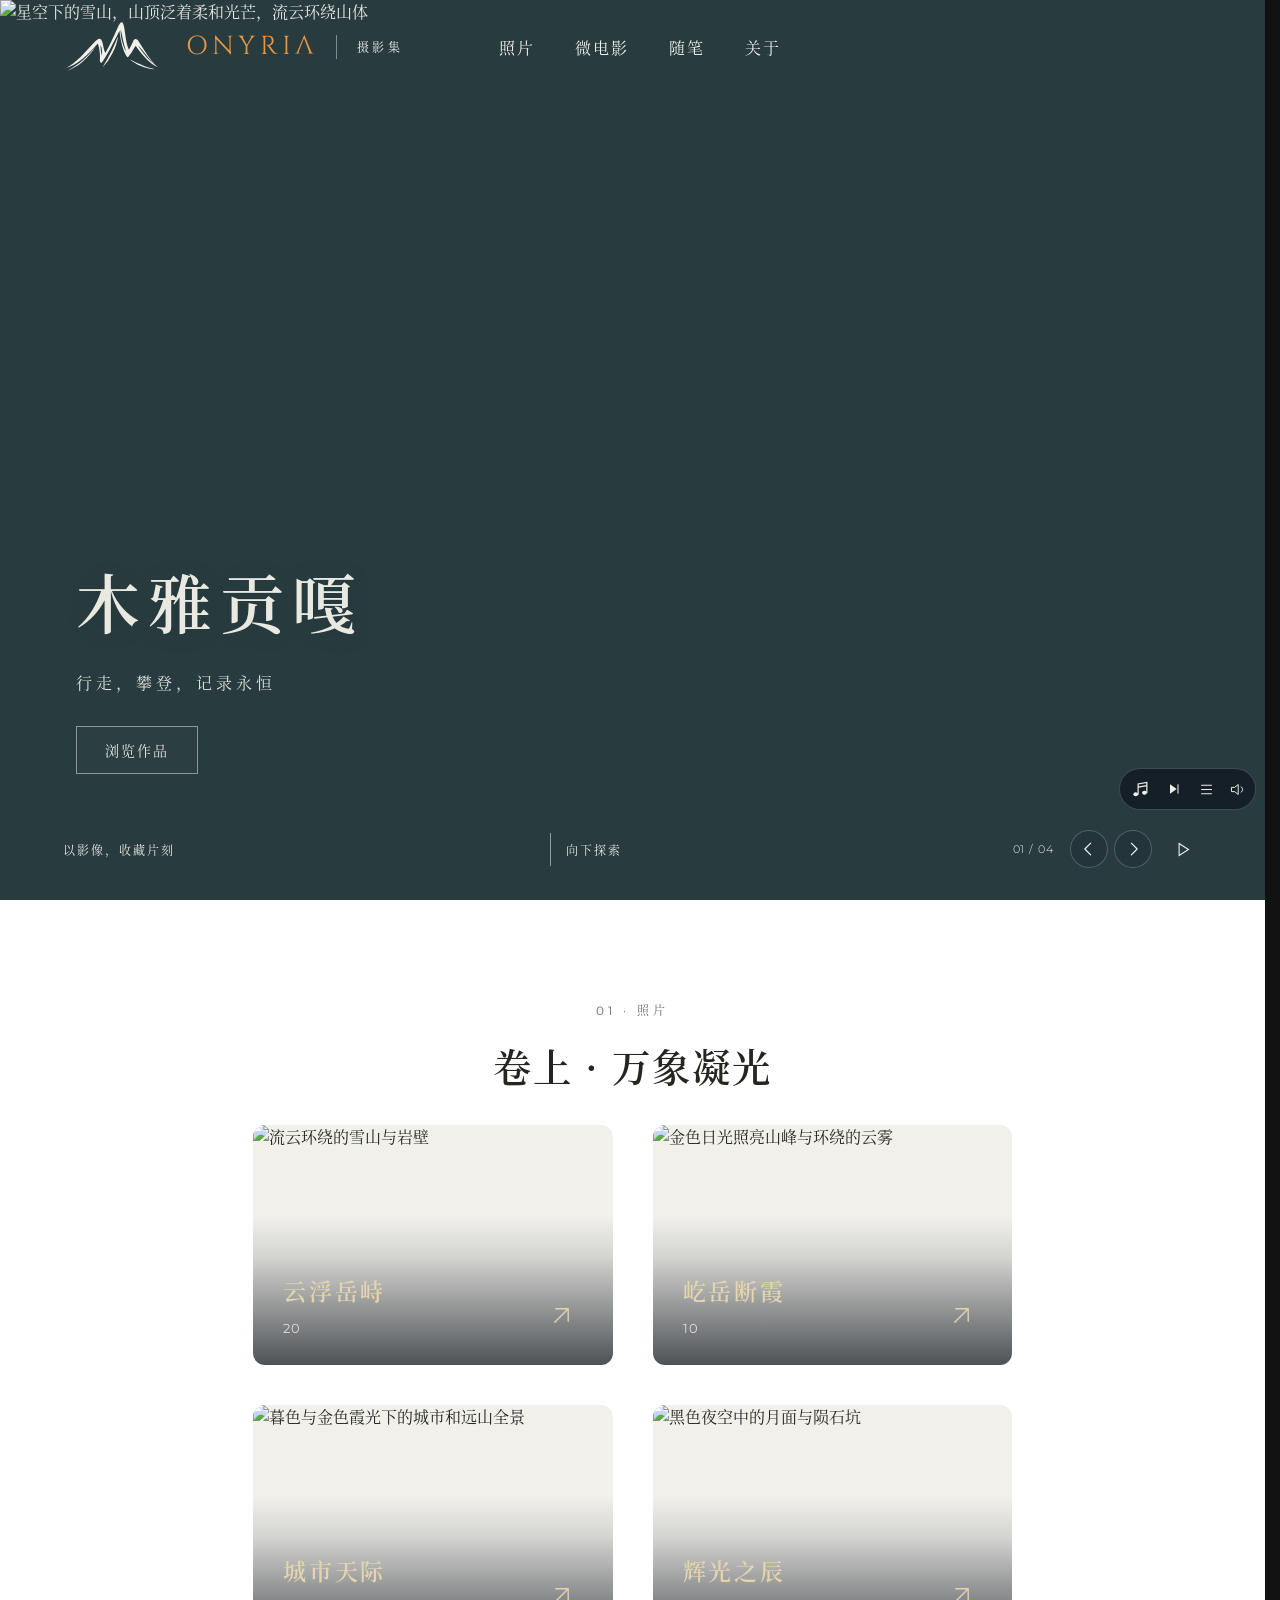
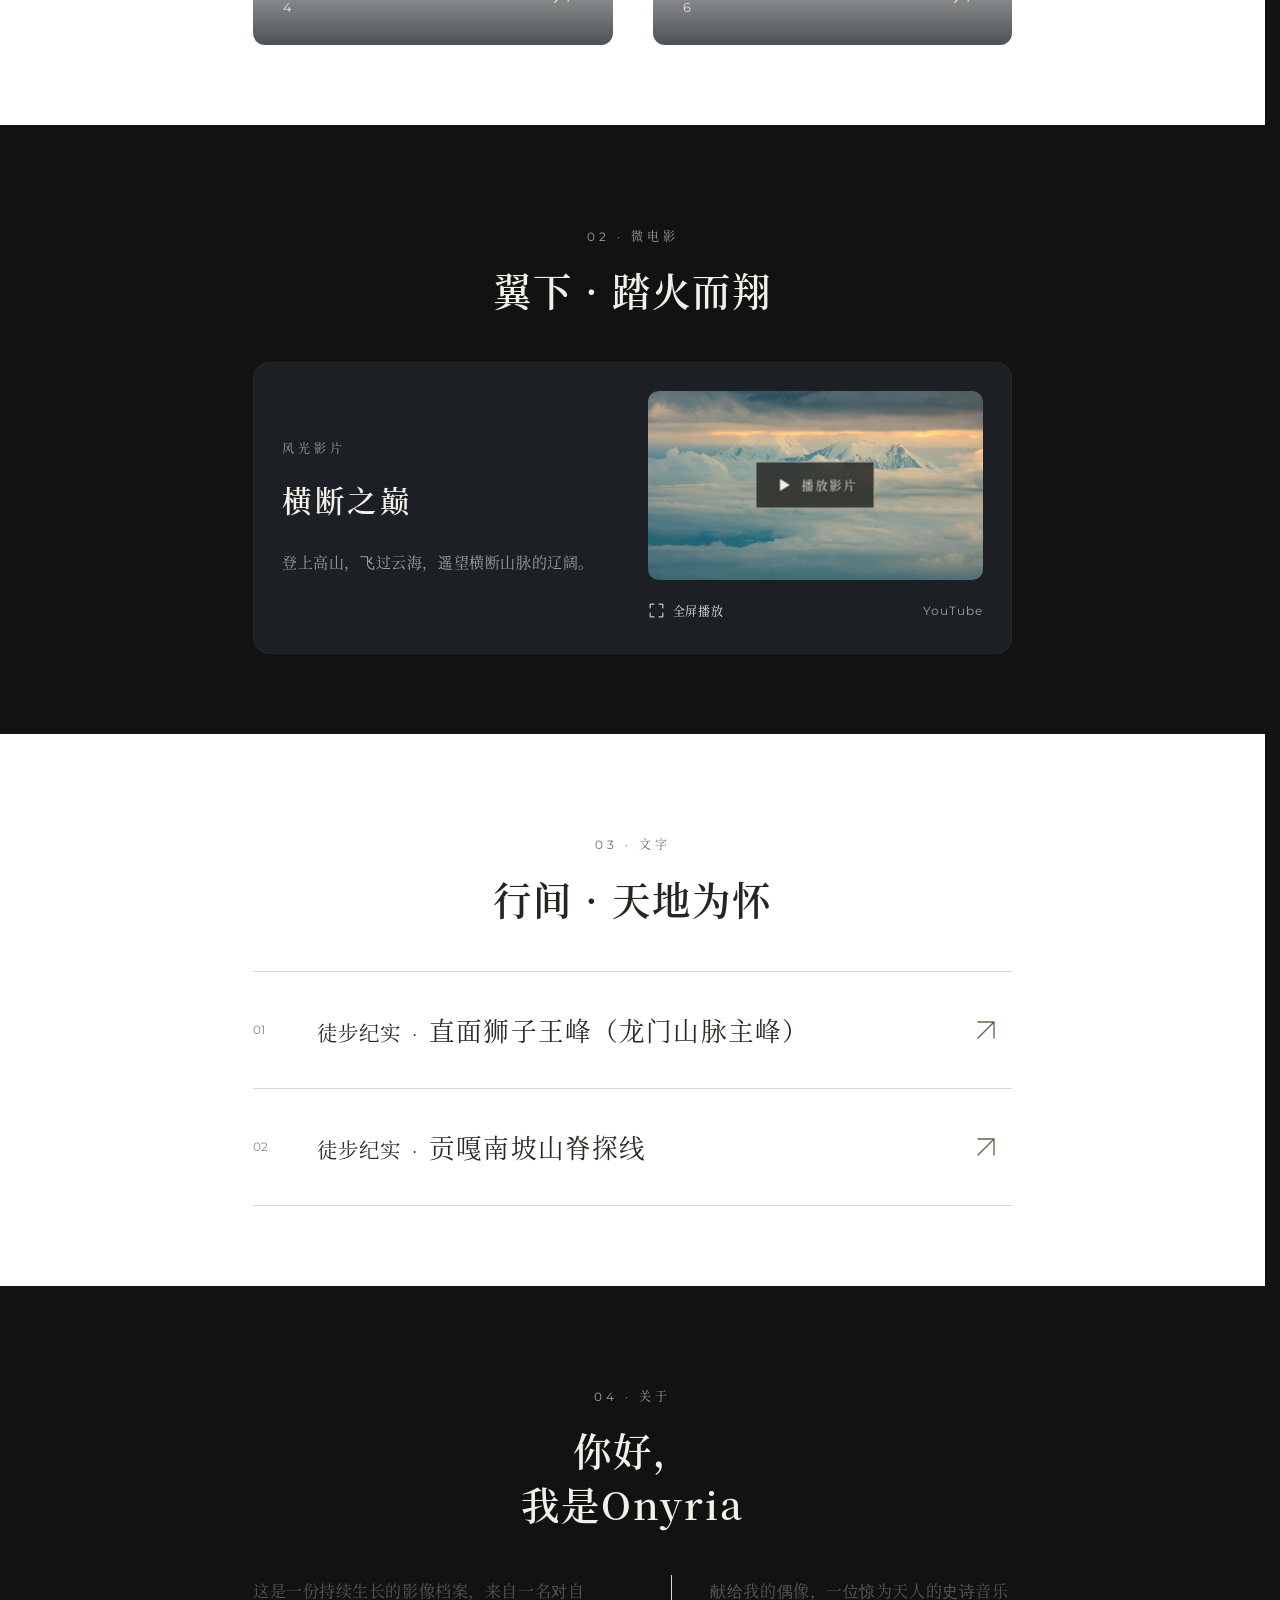
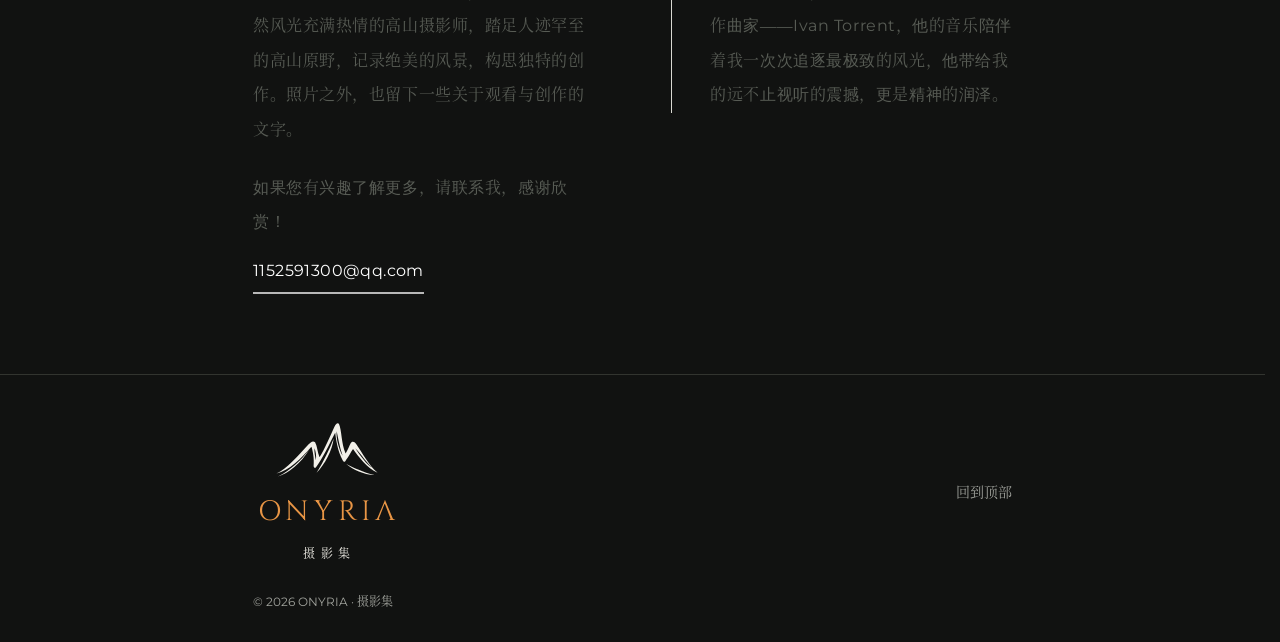
==== commit 9e2c48db: "Remove return-to-works link from the About section" ====
--- a/index.html
+++ b/index.html
@@ -74,7 +74,7 @@
     <section class="about section" id="about" aria-labelledby="about-title">
       <div class="section-top about-intro"><div><p class="eyebrow muted">04 · 关于</p><h2 id="about-title">你好，<br>我是Onyria</h2></div></div>
       <div class="section-content" id="about-content">
-      <div class="about-copy"><p>这是一份持续生长的影像档案，来自一名对自然风光充满热情的高山摄影师，踏足人迹罕至的高山原野，记录绝美的风景，构思独特的创作。照片之外，也留下一些关于观看与创作的文字。</p><p class="about-contact">如果您有兴趣了解更多，请联系我，感谢欣赏！<br><a class="about-email" href="mailto:1152591300@qq.com">1152591300@qq.com</a></p><a class="text-link" href="#works">回到作品</a></div>
+      <div class="about-copy"><p>这是一份持续生长的影像档案，来自一名对自然风光充满热情的高山摄影师，踏足人迹罕至的高山原野，记录绝美的风景，构思独特的创作。照片之外，也留下一些关于观看与创作的文字。</p><p class="about-contact">如果您有兴趣了解更多，请联系我，感谢欣赏！<br><a class="about-email" href="mailto:1152591300@qq.com">1152591300@qq.com</a></p></div>
       <div class="about-dedication"><p>献给我的偶像，一位惊为天人的史诗音乐作曲家——Ivan Torrent，他的音乐陪伴着我一次次追逐最极致的风光，他带给我的远不止视听的震撼，更是精神的润泽。</p></div>
           </div>
     </section>
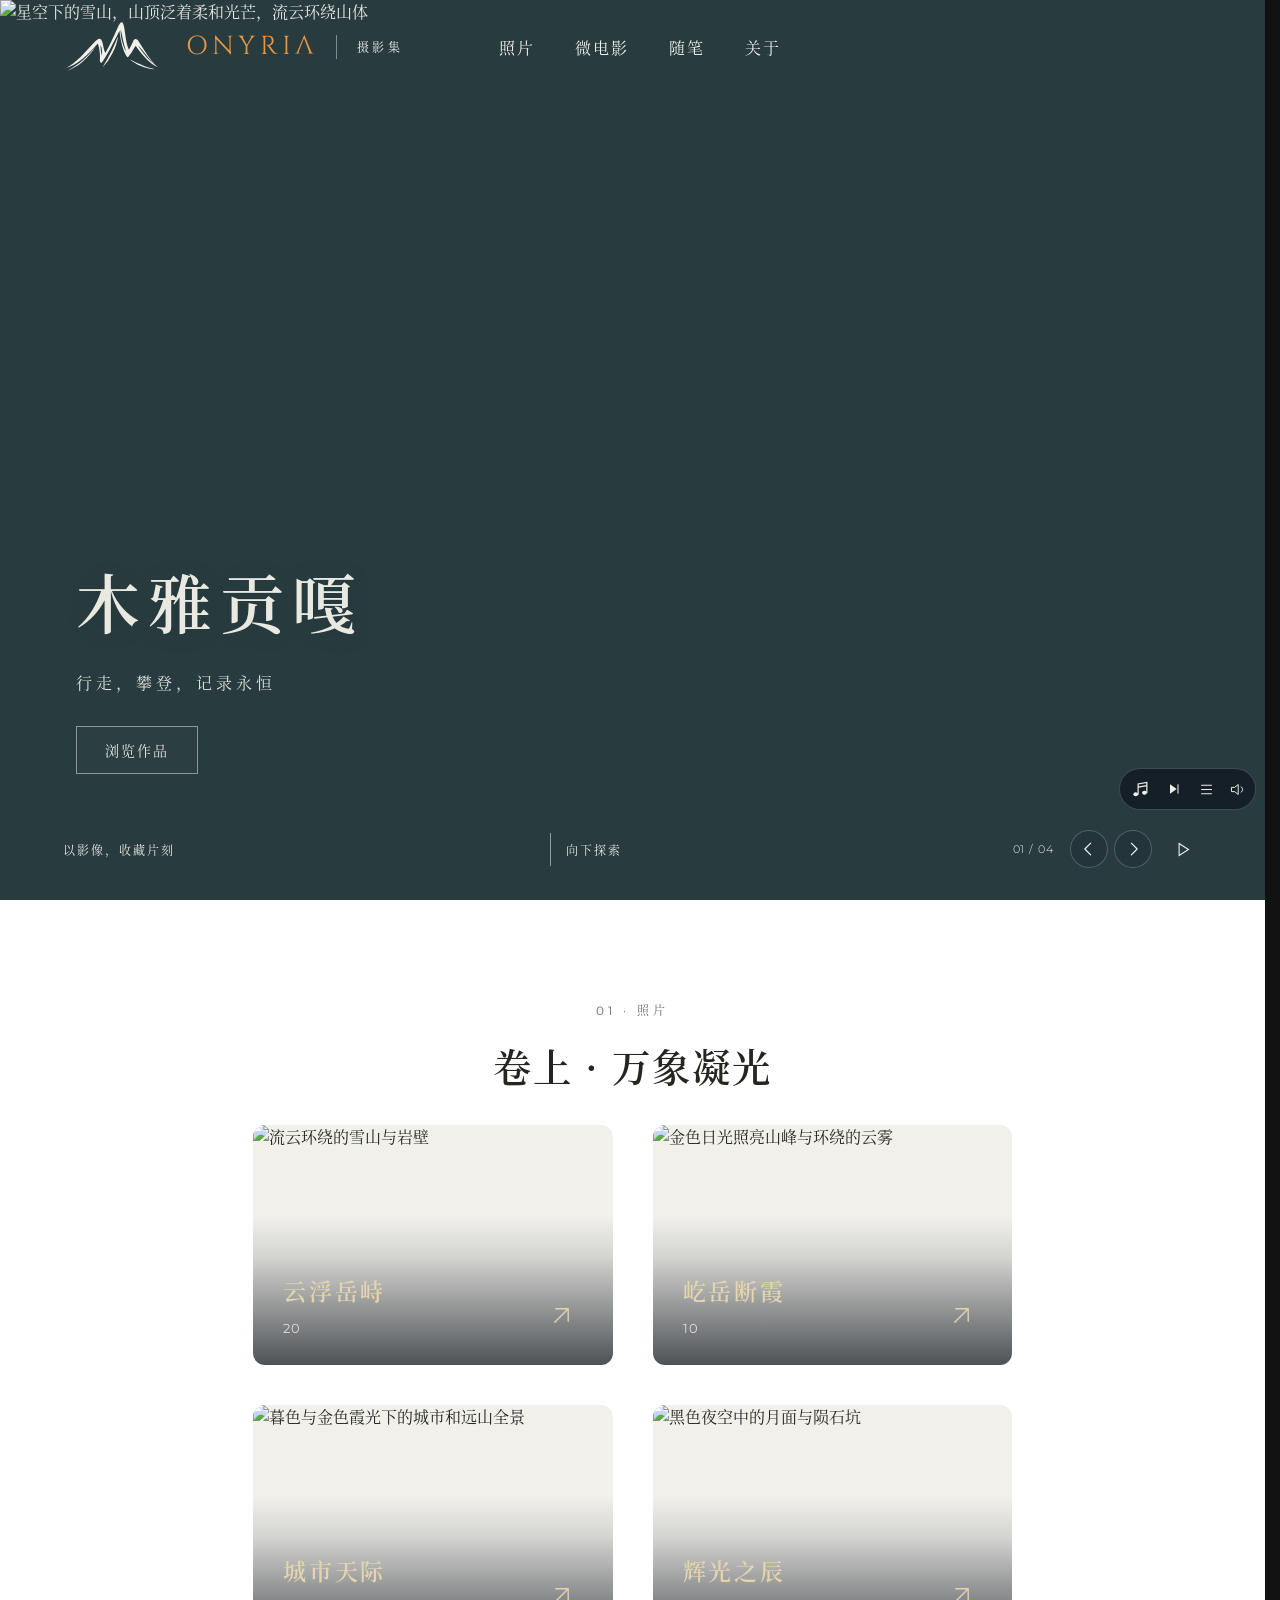
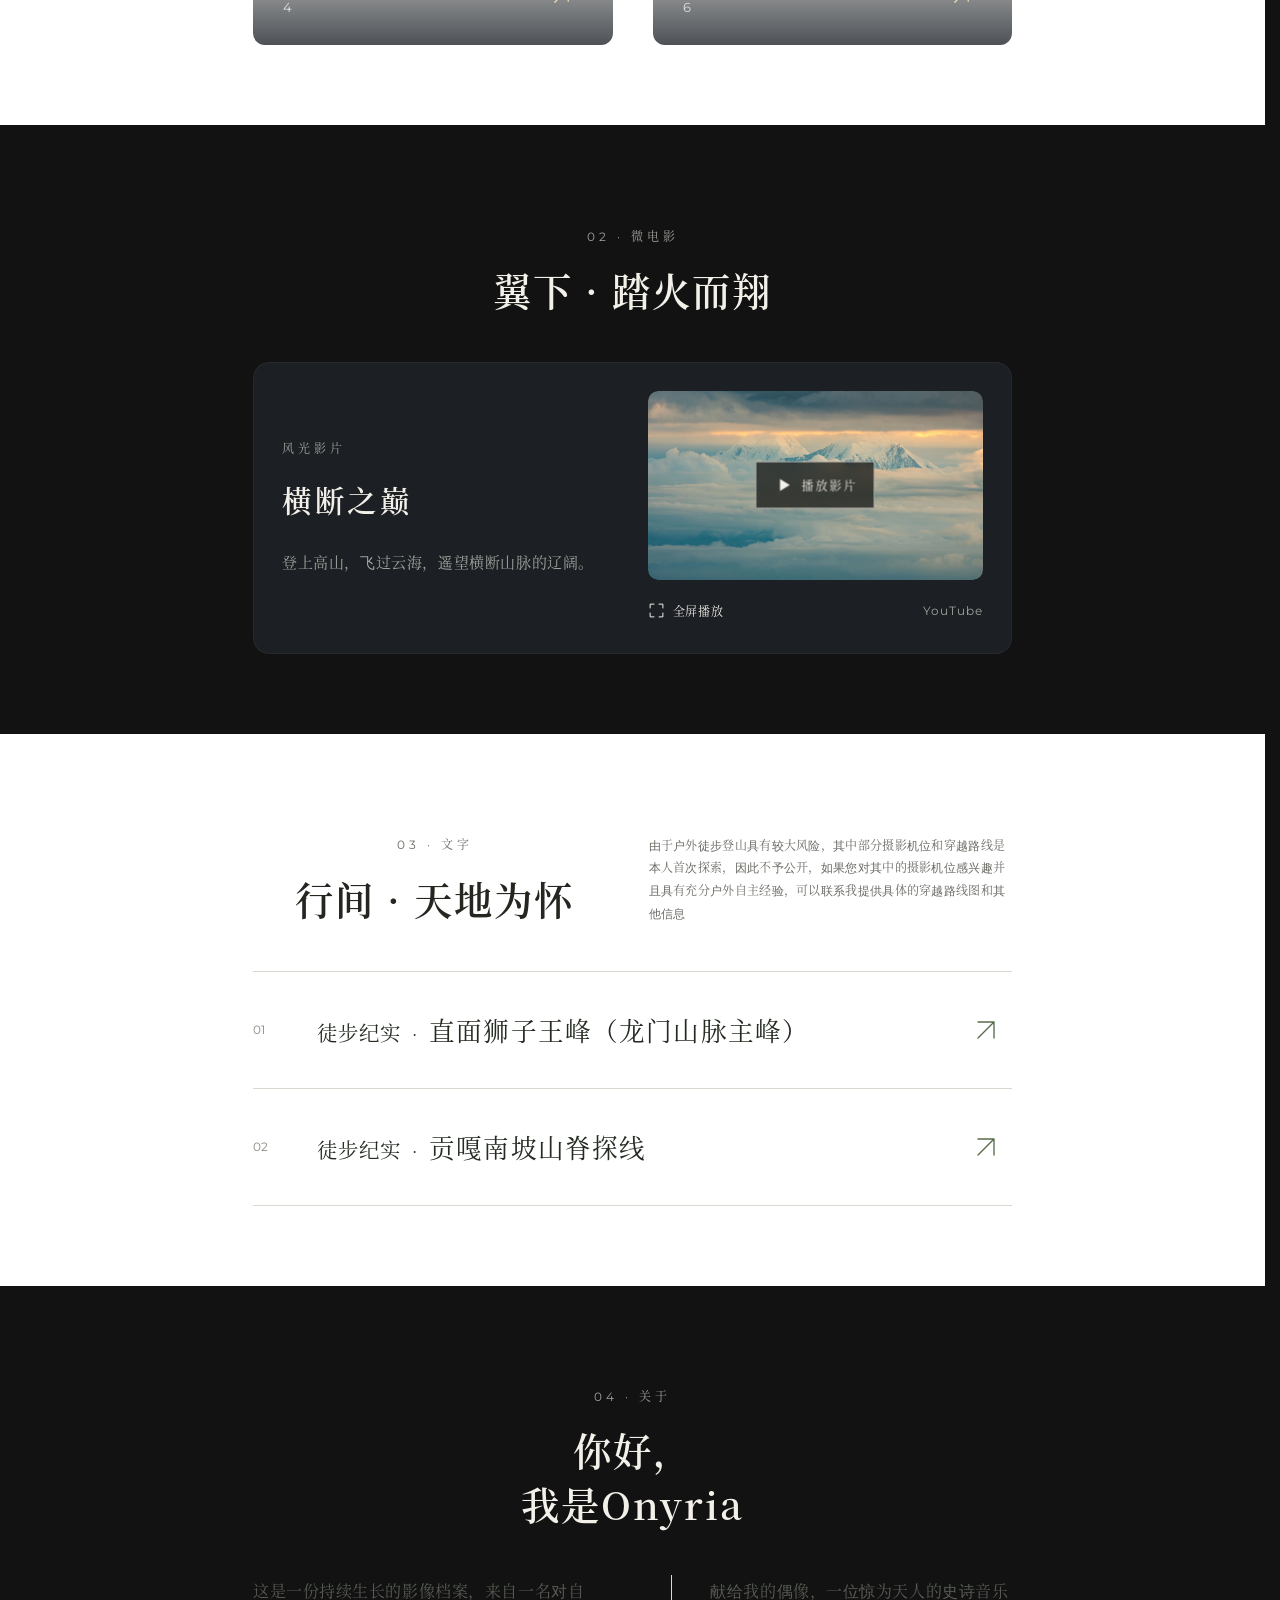
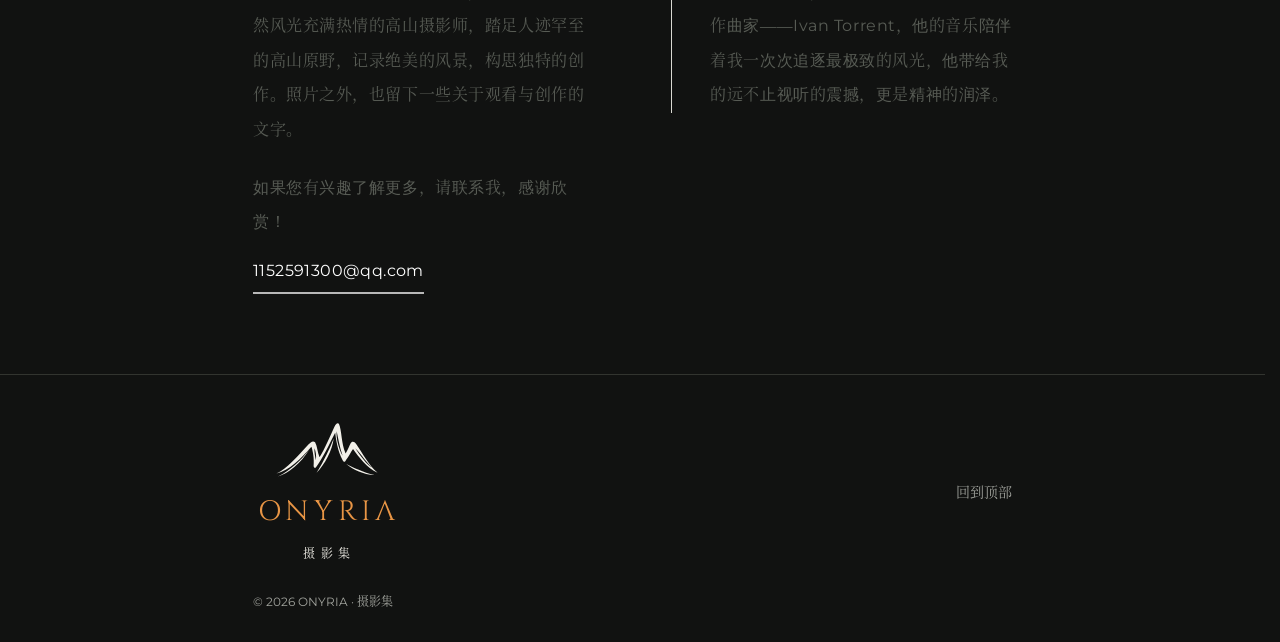
==== commit f3621c27: "Add hiking route information note beside the journal heading" ====
--- a/index.html
+++ b/index.html
@@ -12,7 +12,7 @@
   <link rel="preload" as="font" type="font/woff2" href="assets/fonts/cinzel-regular.woff2" crossorigin>
   <link rel="preload" as="font" type="font/woff2" href="assets/fonts/source-han-serif-sc-regular-v2.woff2" crossorigin>
   <link rel="preload" as="font" type="font/woff2" href="assets/fonts/source-han-serif-sc-semibold-v2.woff2" crossorigin>
-  <link rel="stylesheet" href="style.css?v=20261029-film-pause"><link rel="stylesheet" href="atelier.css?v=20261026-wheel-zoom">
+  <link rel="stylesheet" href="style.css?v=20261102-journal-note"><link rel="stylesheet" href="atelier.css?v=20261026-wheel-zoom">
 </head>
 <body>
   <a class="skip" href="#works">跳至作品</a>
@@ -65,7 +65,7 @@
     </section>
 
     <section class="journal section" id="journal" aria-labelledby="journal-title">
-      <div class="section-top"><div><p class="eyebrow muted">03 · 文字</p><h2 id="journal-title">行间 · 天地为怀</h2></div></div>
+      <div class="section-top"><div><p class="eyebrow muted">03 · 文字</p><h2 id="journal-title">行间 · 天地为怀</h2></div><p class="journal-route-note">由于户外徒步登山具有较大风险，其中部分摄影机位和穿越路线是本人首次探索，因此不予公开，如果您对其中的摄影机位感兴趣并且具有充分户外自主经验，可以联系我提供具体的穿越路线图和其他信息</p></div>
       <div class="section-content" id="journal-content">
 
           </div>
--- a/style.css
+++ b/style.css
@@ -465,3 +465,8 @@
 .collection-page .photo-folio{margin-top:5px;font-size:8px}
 @media(max-width:600px){.collection-page .gallery{gap:11px}.collection-page .gallery-spread{gap:8px}.hologram-border{inset:108px 10px 12px}.scene-hologram-label{left:14px;bottom:62px;font-size:9px}}
 @media(prefers-reduced-motion:reduce){#works .category-covers{transform:none;transition:none}.album-book{transition:none!important}.holographic-gallery,.hologram-scan,.projection-art:after{animation:none!important}}
+
+/* Route information beside the journal heading. */
+#journal .section-top{display:grid;grid-template-columns:minmax(0,1fr) minmax(0,1fr);gap:32px;align-items:start}
+.journal-route-note{max-width:430px;margin-left:auto;font-family:var(--font-cn);font-size:12px;font-weight:400;line-height:1.9;letter-spacing:.025em;color:var(--muted);text-align:left}
+@media(max-width:900px){#journal .section-top{grid-template-columns:1fr;gap:18px}.journal-route-note{max-width:none;margin-left:0}}
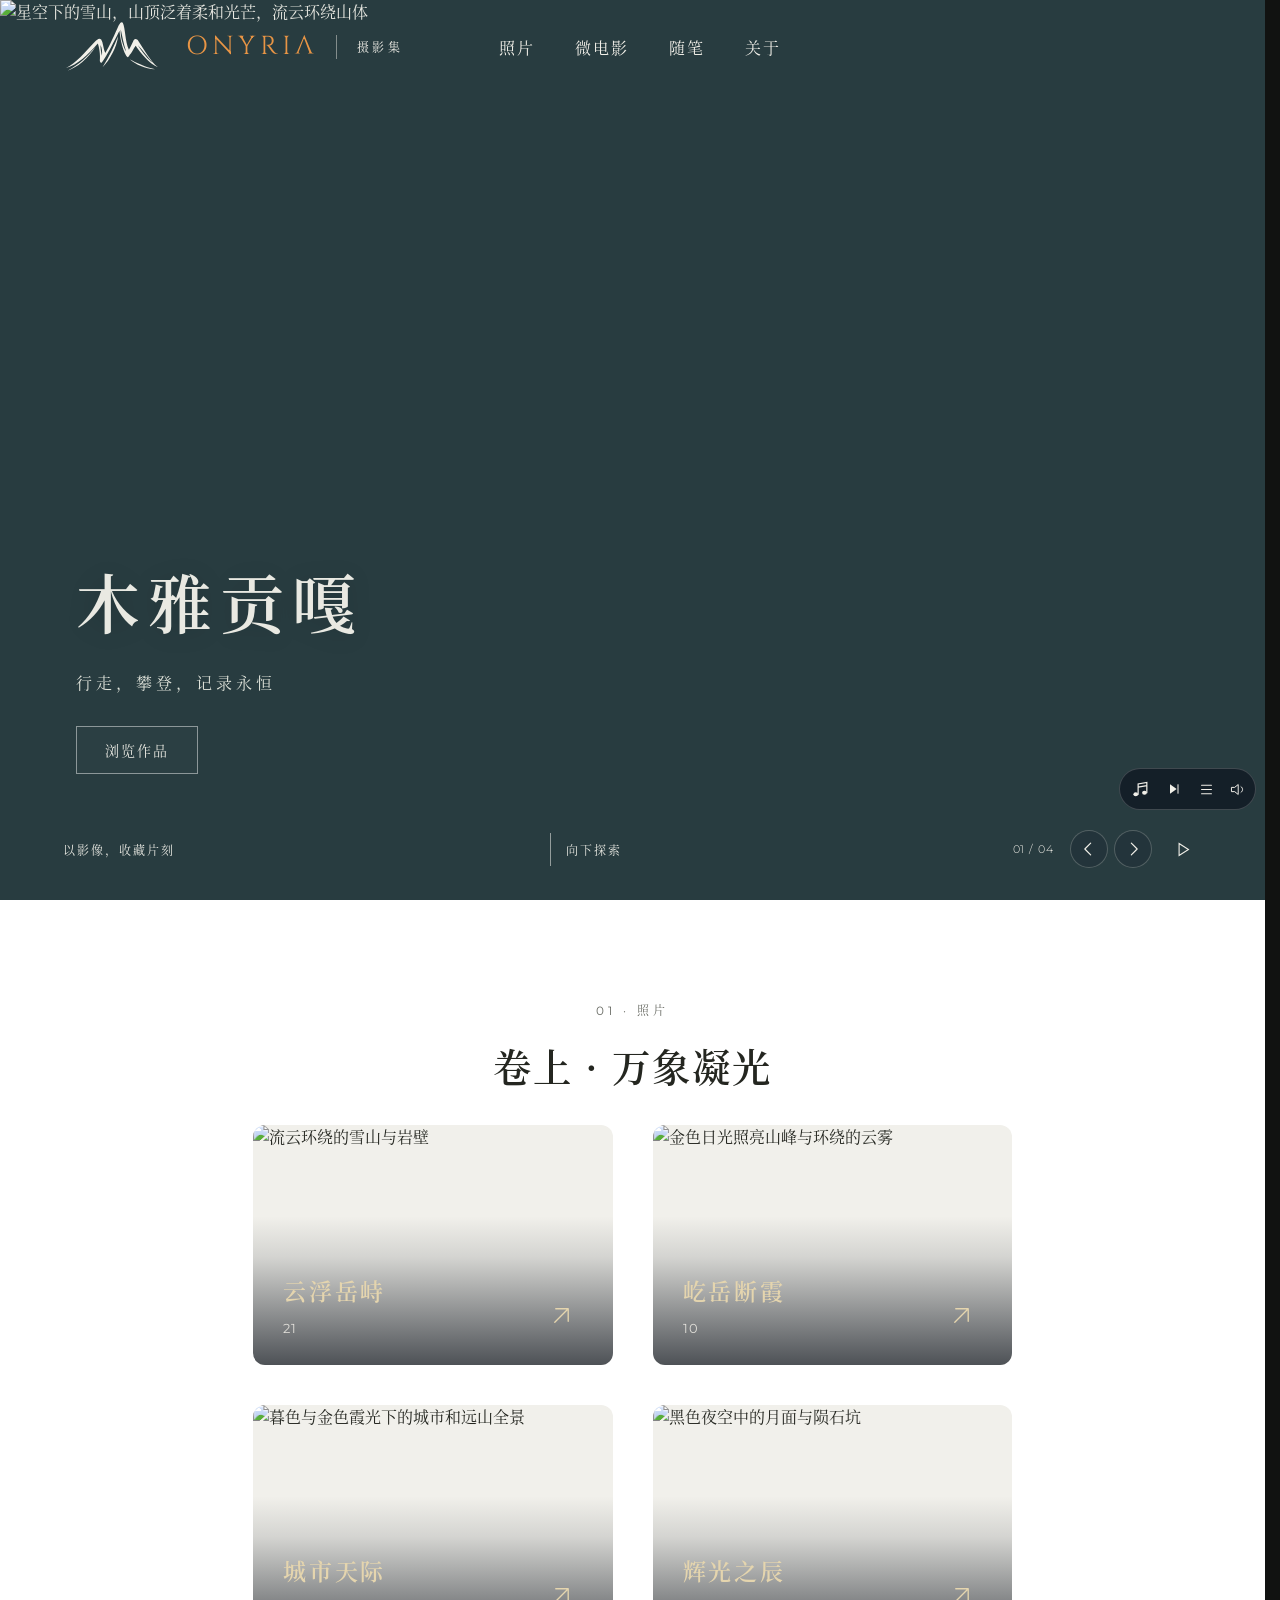
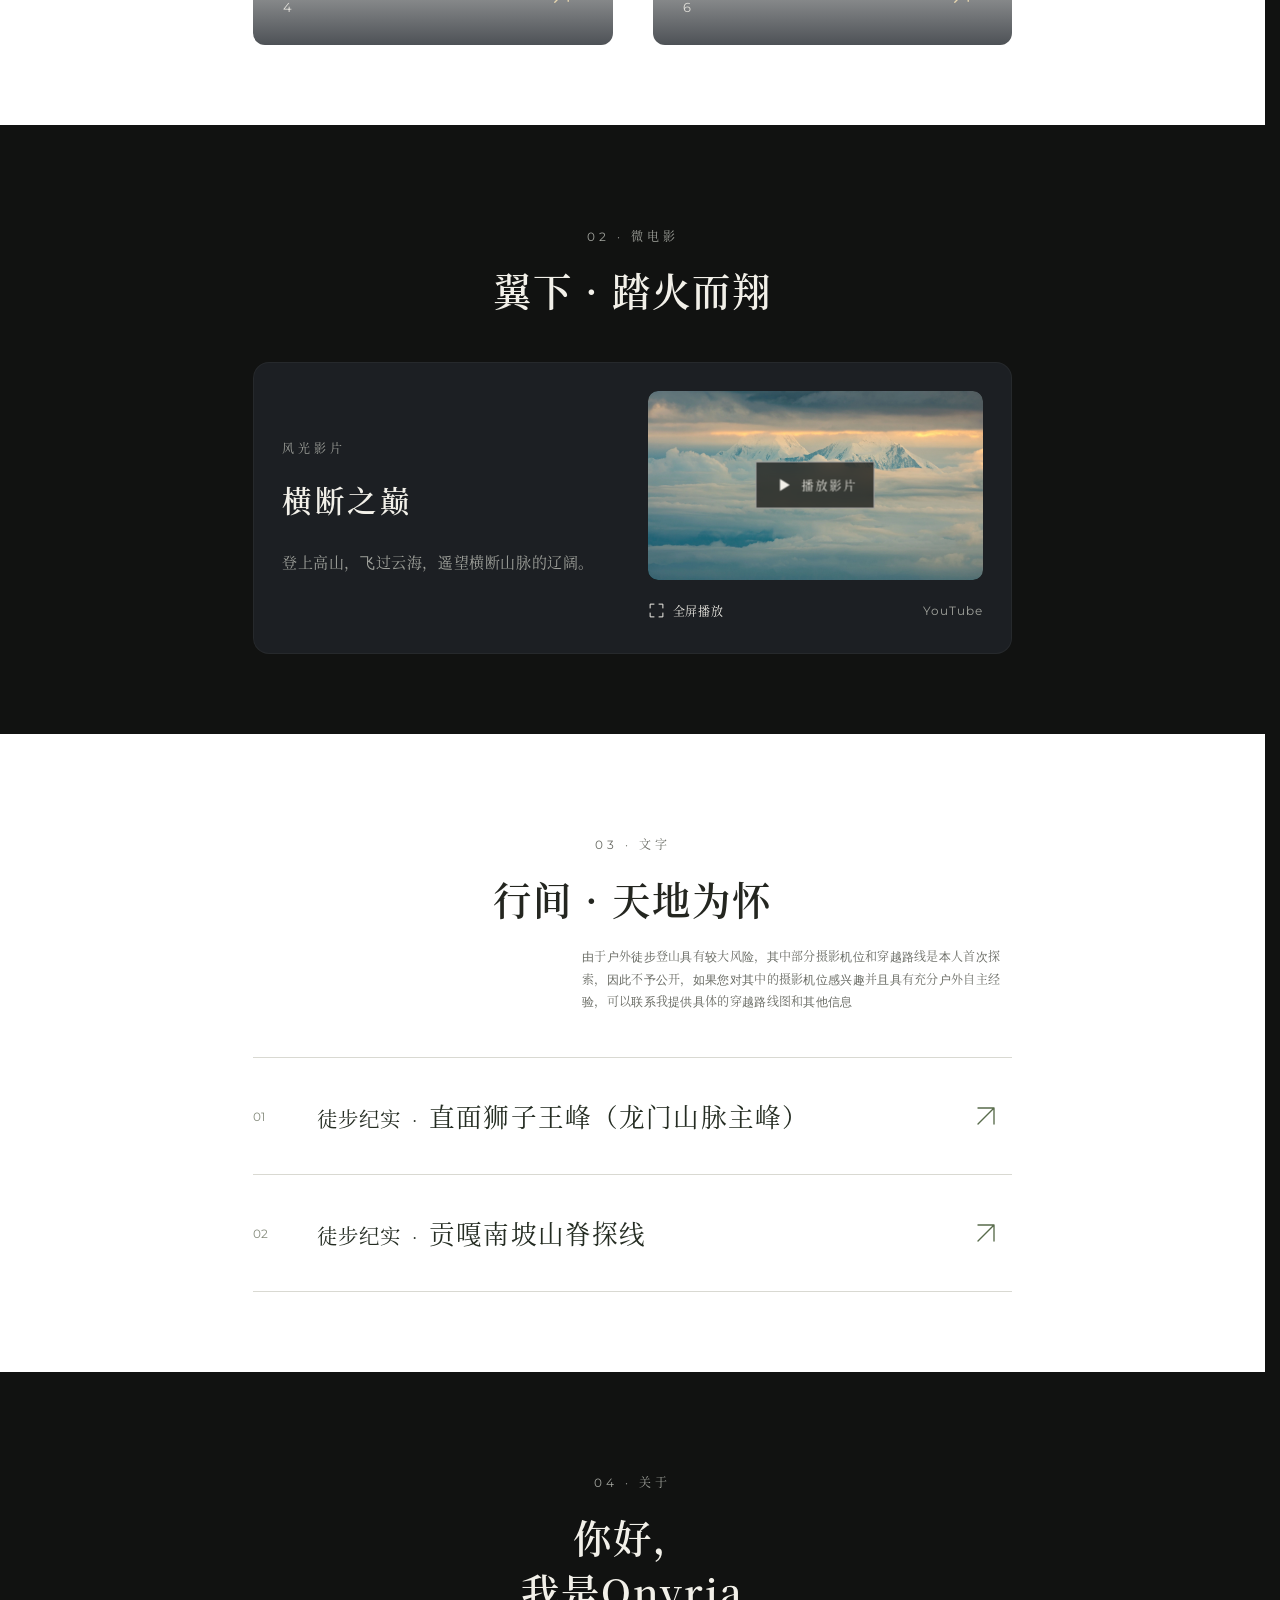
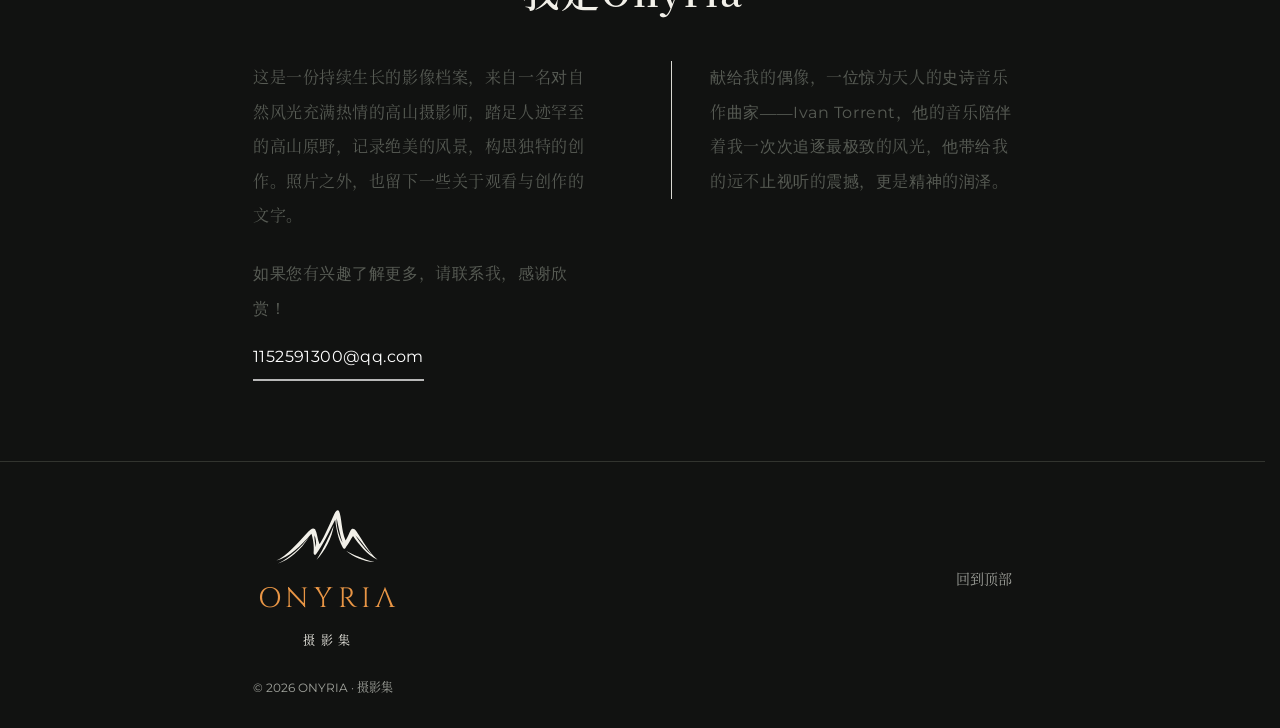
==== commit e08a08f2: "Add DSC01392-a to mountain album and move the route note into the right margin" ====
--- a/index.html
+++ b/index.html
@@ -12,7 +12,7 @@
   <link rel="preload" as="font" type="font/woff2" href="assets/fonts/cinzel-regular.woff2" crossorigin>
   <link rel="preload" as="font" type="font/woff2" href="assets/fonts/source-han-serif-sc-regular-v2.woff2" crossorigin>
   <link rel="preload" as="font" type="font/woff2" href="assets/fonts/source-han-serif-sc-semibold-v2.woff2" crossorigin>
-  <link rel="stylesheet" href="style.css?v=20261102-journal-note"><link rel="stylesheet" href="atelier.css?v=20261026-wheel-zoom">
+  <link rel="stylesheet" href="style.css?v=20261102-note-margin"><link rel="stylesheet" href="atelier.css?v=20261102-direct-wheel-zoom">
 </head>
 <body>
   <a class="skip" href="#works">跳至作品</a>
@@ -84,15 +84,15 @@
 
   <dialog id="lightbox" class="lightbox" aria-label="照片全屏查看">
     <div class="lightbox-bar"><span id="lightbox-position"></span><button type="button" class="icon-button" id="lightbox-close" aria-label="关闭照片"><svg width="22" height="22" viewBox="0 0 24 24" aria-hidden="true"><path d="m6 6 12 12M18 6 6 18" fill="none" stroke="currentColor" stroke-width="1.5"/></svg></button></div>
-    <div class="lightbox-stage"><button type="button" class="photo-prev icon-button" id="photo-prev" aria-label="上一张照片"><svg width="24" height="24" viewBox="0 0 24 24" aria-hidden="true"><path d="m15 5-7 7 7 7" fill="none" stroke="currentColor" stroke-width="1.5"/></svg></button><div class="lightbox-image-viewport"><img id="lightbox-image" alt="" draggable="false" role="button" tabindex="0" aria-pressed="false" aria-label="放大照片至1.5倍"></div><button type="button" class="photo-next icon-button" id="photo-next" aria-label="下一张照片"><svg width="24" height="24" viewBox="0 0 24 24" aria-hidden="true"><path d="m9 5 7 7-7 7" fill="none" stroke="currentColor" stroke-width="1.5"/></svg></button></div>
+    <div class="lightbox-stage"><button type="button" class="photo-prev icon-button" id="photo-prev" aria-label="上一张照片"><svg width="24" height="24" viewBox="0 0 24 24" aria-hidden="true"><path d="m15 5-7 7 7 7" fill="none" stroke="currentColor" stroke-width="1.5"/></svg></button><div class="lightbox-image-viewport"><img id="lightbox-image" alt="" draggable="false" tabindex="0" aria-label="照片，滚轮缩放"></div><button type="button" class="photo-next icon-button" id="photo-next" aria-label="下一张照片"><svg width="24" height="24" viewBox="0 0 24 24" aria-hidden="true"><path d="m9 5 7 7-7 7" fill="none" stroke="currentColor" stroke-width="1.5"/></svg></button></div>
     <div class="lightbox-caption"><div><h3 id="lightbox-title"></h3><p id="lightbox-category"></p></div><span class="keyboard-hint">方向键切换 · Esc 关闭</span></div>
   <div class="lightbox-filmstrip" id="lightbox-filmstrip" aria-label="照片缩略图"><div class="filmstrip-track" id="filmstrip-track" role="group"></div></div>
   </dialog>
 
   <dialog id="article-dialog" class="article-dialog" aria-modal="false" aria-labelledby="article-title"><div class="article-bar"><span>镜头之外</span><button type="button" class="icon-button" id="article-close" aria-label="关闭随笔"><svg width="22" height="22" viewBox="0 0 24 24" aria-hidden="true"><path d="m6 6 12 12M18 6 6 18" fill="none" stroke="currentColor" stroke-width="1.5"/></svg></button></div><article class="article-content"><p id="article-tag" class="eyebrow muted"></p><h2 id="article-title"></h2><div id="article-body"></div><p class="article-sign">Onyria</p></article></dialog>
   <script src="brand.js?v=20261012-gallery-edition"></script>
-  <script src="content.js?v=20261028-gongga-extra"></script>
-  <script src="page-lifecycle.js?v=20261012-continuous-audio"></script><script src="app.js?v=20261029-film-pause"></script>
+  <script src="content.js?v=20261102-dsc01392"></script>
+  <script src="page-lifecycle.js?v=20261012-continuous-audio"></script><script src="app.js?v=20261102-click-reset"></script>
   <script src="hero-slides.js?v=20261019-srgb-cover"></script>
   <script src="hero-carousel.js?v=20261012-continuous-audio"></script>
 <audio id="background-music" src="https://onyria-photography.smokymaple16.chatgpt.site/assets/onyria-resilience.mp3" preload="none"></audio>
--- a/style.css
+++ b/style.css
@@ -466,7 +466,7 @@
 @media(max-width:600px){.collection-page .gallery{gap:11px}.collection-page .gallery-spread{gap:8px}.hologram-border{inset:108px 10px 12px}.scene-hologram-label{left:14px;bottom:62px;font-size:9px}}
 @media(prefers-reduced-motion:reduce){#works .category-covers{transform:none;transition:none}.album-book{transition:none!important}.holographic-gallery,.hologram-scan,.projection-art:after{animation:none!important}}
 
-/* Route information beside the journal heading. */
-#journal .section-top{display:grid;grid-template-columns:minmax(0,1fr) minmax(0,1fr);gap:32px;align-items:start}
-.journal-route-note{max-width:430px;margin-left:auto;font-family:var(--font-cn);font-size:12px;font-weight:400;line-height:1.9;letter-spacing:.025em;color:var(--muted);text-align:left}
-@media(max-width:900px){#journal .section-top{grid-template-columns:1fr;gap:18px}.journal-route-note{max-width:none;margin-left:0}}
+/* Keep the journal title centered; place its note in the right page margin. */
+#journal .section-top{position:relative}
+.journal-route-note{position:absolute;top:0;right:calc(24px - 20vw);width:calc(20vw - 56px);max-width:300px;font-family:var(--font-cn);font-size:12px;font-weight:400;line-height:1.9;letter-spacing:.025em;color:var(--muted);text-align:left}
+@media(max-width:1300px){#journal .section-top{flex-direction:column;gap:18px}.journal-route-note{position:static;align-self:flex-end;width:100%;max-width:430px;margin:0;text-align:left}}
--- a/atelier.css
+++ b/atelier.css
@@ -107,8 +107,8 @@
 .article-dialog .article-photo-button:focus-visible{outline:2px solid #8b7858;outline-offset:5px}
 
 /* Full-page photo zoom supports fine wheel adjustments and dragging. */
-.lightbox-image-viewport{width:100%;height:100%;min-width:0;min-height:0;flex-shrink:0;overflow:hidden;touch-action:none;cursor:zoom-in}
-.lightbox-stage #lightbox-image{display:block;cursor:zoom-in;transition:transform 180ms ease;user-select:none;-webkit-user-drag:none}
+.lightbox-image-viewport{width:100%;height:100%;min-width:0;min-height:0;flex-shrink:0;overflow:hidden;touch-action:none;cursor:default}
+.lightbox-stage #lightbox-image{display:block;cursor:default;transition:transform 180ms ease;user-select:none;-webkit-user-drag:none}
 .lightbox-stage #lightbox-image:focus-visible{outline:2px solid #f2f0e9;outline-offset:-3px}
 .lightbox .photo-prev,.lightbox .photo-next{z-index:2}
 @media(prefers-reduced-motion:reduce){.lightbox-stage #lightbox-image{transition:none}}
@@ -121,3 +121,12 @@
 
 .lightbox-image-viewport.is-zoomed:not(.is-dragging) #lightbox-image{transition:transform 90ms ease-out}
 @media(prefers-reduced-motion:reduce){.lightbox-image-viewport.is-zoomed #lightbox-image{transition:none}}
+
+/* A layout trial limited to the landscape album; originals stay uncropped. */
+.collection-page #gallery[data-layout="orientation-split"]{display:grid;grid-template-columns:minmax(0,3fr) minmax(0,2fr);gap:clamp(28px,4vw,64px);align-items:start}
+#gallery[data-layout="orientation-split"] .gallery-orientation{display:grid;gap:24px;min-width:0}
+#gallery[data-layout="orientation-split"] .gallery-spread{display:grid;grid-template-columns:repeat(2,minmax(0,1fr));gap:14px}
+#gallery[data-layout="orientation-split"] .photo-image-button{aspect-ratio:3 / 2}
+#gallery[data-layout="orientation-split"] .gallery-portraits .photo-image-button{aspect-ratio:2 / 3}
+.collection-page #gallery[data-layout="orientation-split"] .photo-image-button img{width:100%;height:100%;aspect-ratio:auto;object-fit:cover;object-position:center}
+@media(max-width:700px){.collection-page #gallery[data-layout="orientation-split"]{grid-template-columns:1fr;gap:36px}#gallery[data-layout="orientation-split"] .gallery-orientation{gap:20px}#gallery[data-layout="orientation-split"] .gallery-spread{gap:10px}}
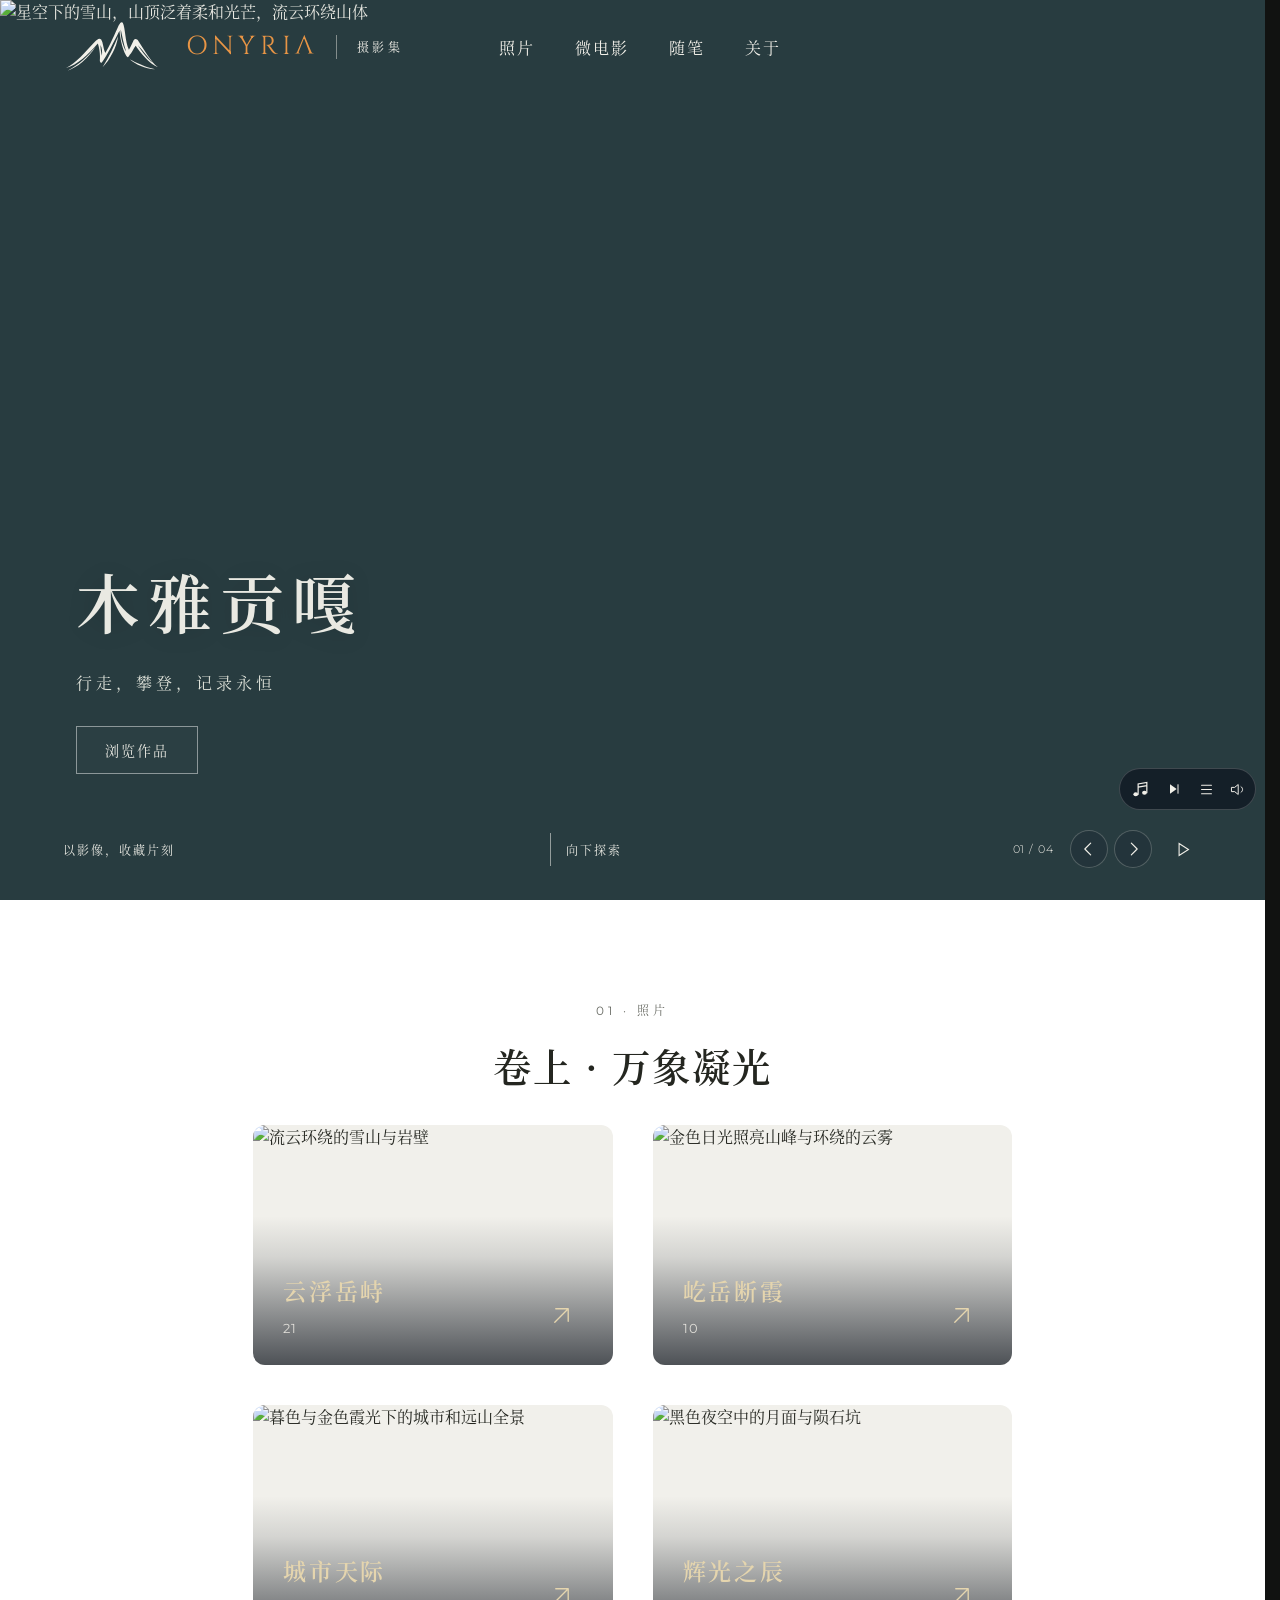
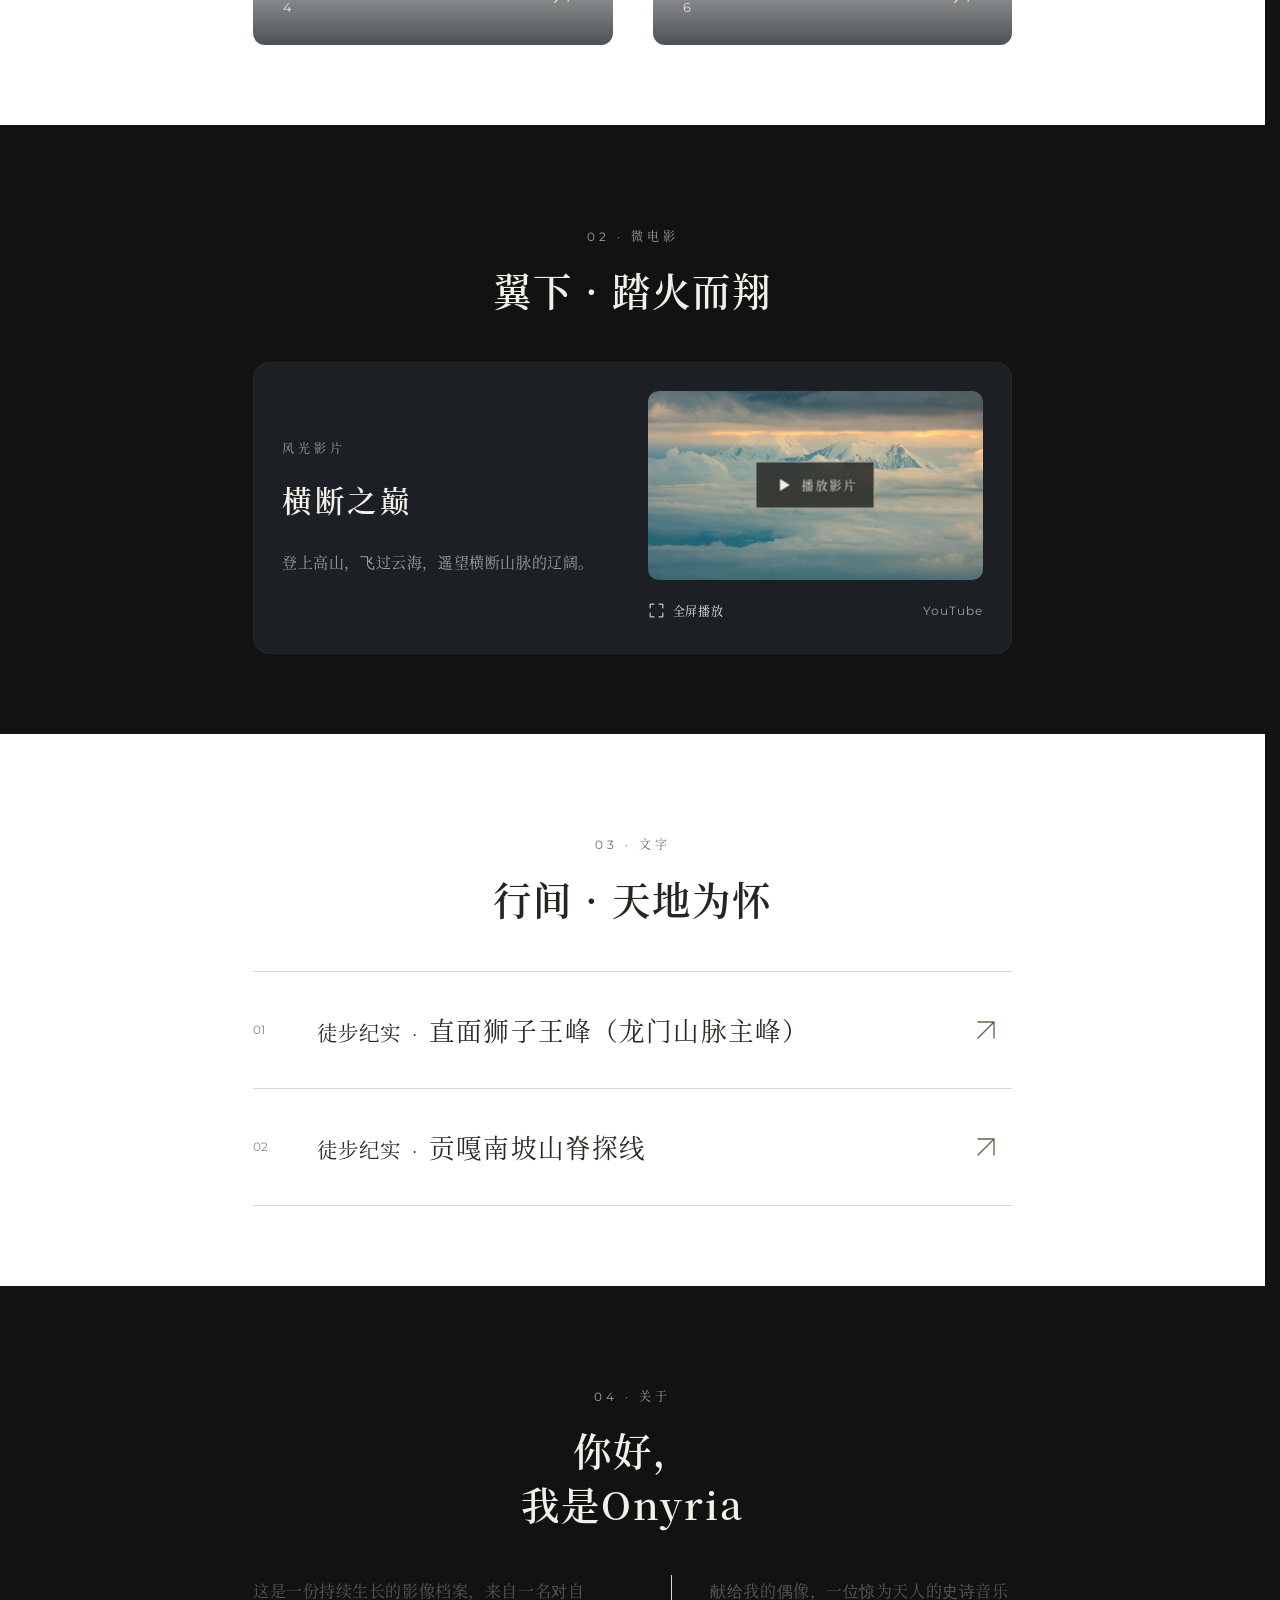
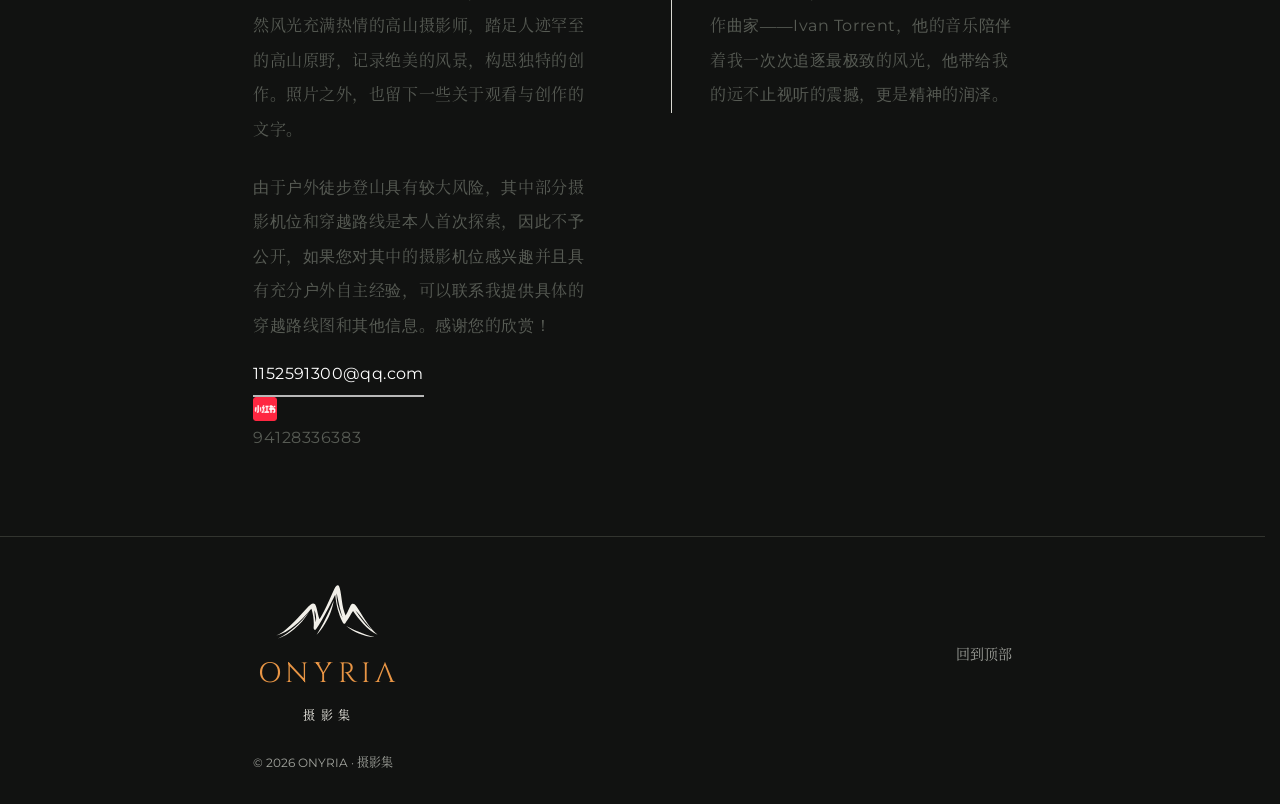
==== commit aa501eb6: "Move route note into About and add Xiaohongshu contact" ====
--- a/index.html
+++ b/index.html
@@ -12,7 +12,7 @@
   <link rel="preload" as="font" type="font/woff2" href="assets/fonts/cinzel-regular.woff2" crossorigin>
   <link rel="preload" as="font" type="font/woff2" href="assets/fonts/source-han-serif-sc-regular-v2.woff2" crossorigin>
   <link rel="preload" as="font" type="font/woff2" href="assets/fonts/source-han-serif-sc-semibold-v2.woff2" crossorigin>
-  <link rel="stylesheet" href="style.css?v=20261102-note-margin"><link rel="stylesheet" href="atelier.css?v=20261102-direct-wheel-zoom">
+  <link rel="stylesheet" href="style.css?v=20261102-note-margin"><link rel="stylesheet" href="atelier.css?v=20261102-about-contact">
 </head>
 <body>
   <a class="skip" href="#works">跳至作品</a>
@@ -65,7 +65,7 @@
     </section>
 
     <section class="journal section" id="journal" aria-labelledby="journal-title">
-      <div class="section-top"><div><p class="eyebrow muted">03 · 文字</p><h2 id="journal-title">行间 · 天地为怀</h2></div><p class="journal-route-note">由于户外徒步登山具有较大风险，其中部分摄影机位和穿越路线是本人首次探索，因此不予公开，如果您对其中的摄影机位感兴趣并且具有充分户外自主经验，可以联系我提供具体的穿越路线图和其他信息</p></div>
+      <div class="section-top"><div><p class="eyebrow muted">03 · 文字</p><h2 id="journal-title">行间 · 天地为怀</h2></div></div>
       <div class="section-content" id="journal-content">
 
           </div>
@@ -74,7 +74,7 @@
     <section class="about section" id="about" aria-labelledby="about-title">
       <div class="section-top about-intro"><div><p class="eyebrow muted">04 · 关于</p><h2 id="about-title">你好，<br>我是Onyria</h2></div></div>
       <div class="section-content" id="about-content">
-      <div class="about-copy"><p>这是一份持续生长的影像档案，来自一名对自然风光充满热情的高山摄影师，踏足人迹罕至的高山原野，记录绝美的风景，构思独特的创作。照片之外，也留下一些关于观看与创作的文字。</p><p class="about-contact">如果您有兴趣了解更多，请联系我，感谢欣赏！<br><a class="about-email" href="mailto:1152591300@qq.com">1152591300@qq.com</a></p></div>
+      <div class="about-copy"><p>这是一份持续生长的影像档案，来自一名对自然风光充满热情的高山摄影师，踏足人迹罕至的高山原野，记录绝美的风景，构思独特的创作。照片之外，也留下一些关于观看与创作的文字。</p><p class="about-contact">由于户外徒步登山具有较大风险，其中部分摄影机位和穿越路线是本人首次探索，因此不予公开，如果您对其中的摄影机位感兴趣并且具有充分户外自主经验，可以联系我提供具体的穿越路线图和其他信息。感谢您的欣赏！<br><a class="about-email" href="mailto:1152591300@qq.com">1152591300@qq.com</a><br><span class="about-xiaohongshu"><img src="[data-uri]" width="24" height="24" alt="小红书"><span>94128336383</span></span></p></div>
       <div class="about-dedication"><p>献给我的偶像，一位惊为天人的史诗音乐作曲家——Ivan Torrent，他的音乐陪伴着我一次次追逐最极致的风光，他带给我的远不止视听的震撼，更是精神的润泽。</p></div>
           </div>
     </section>
